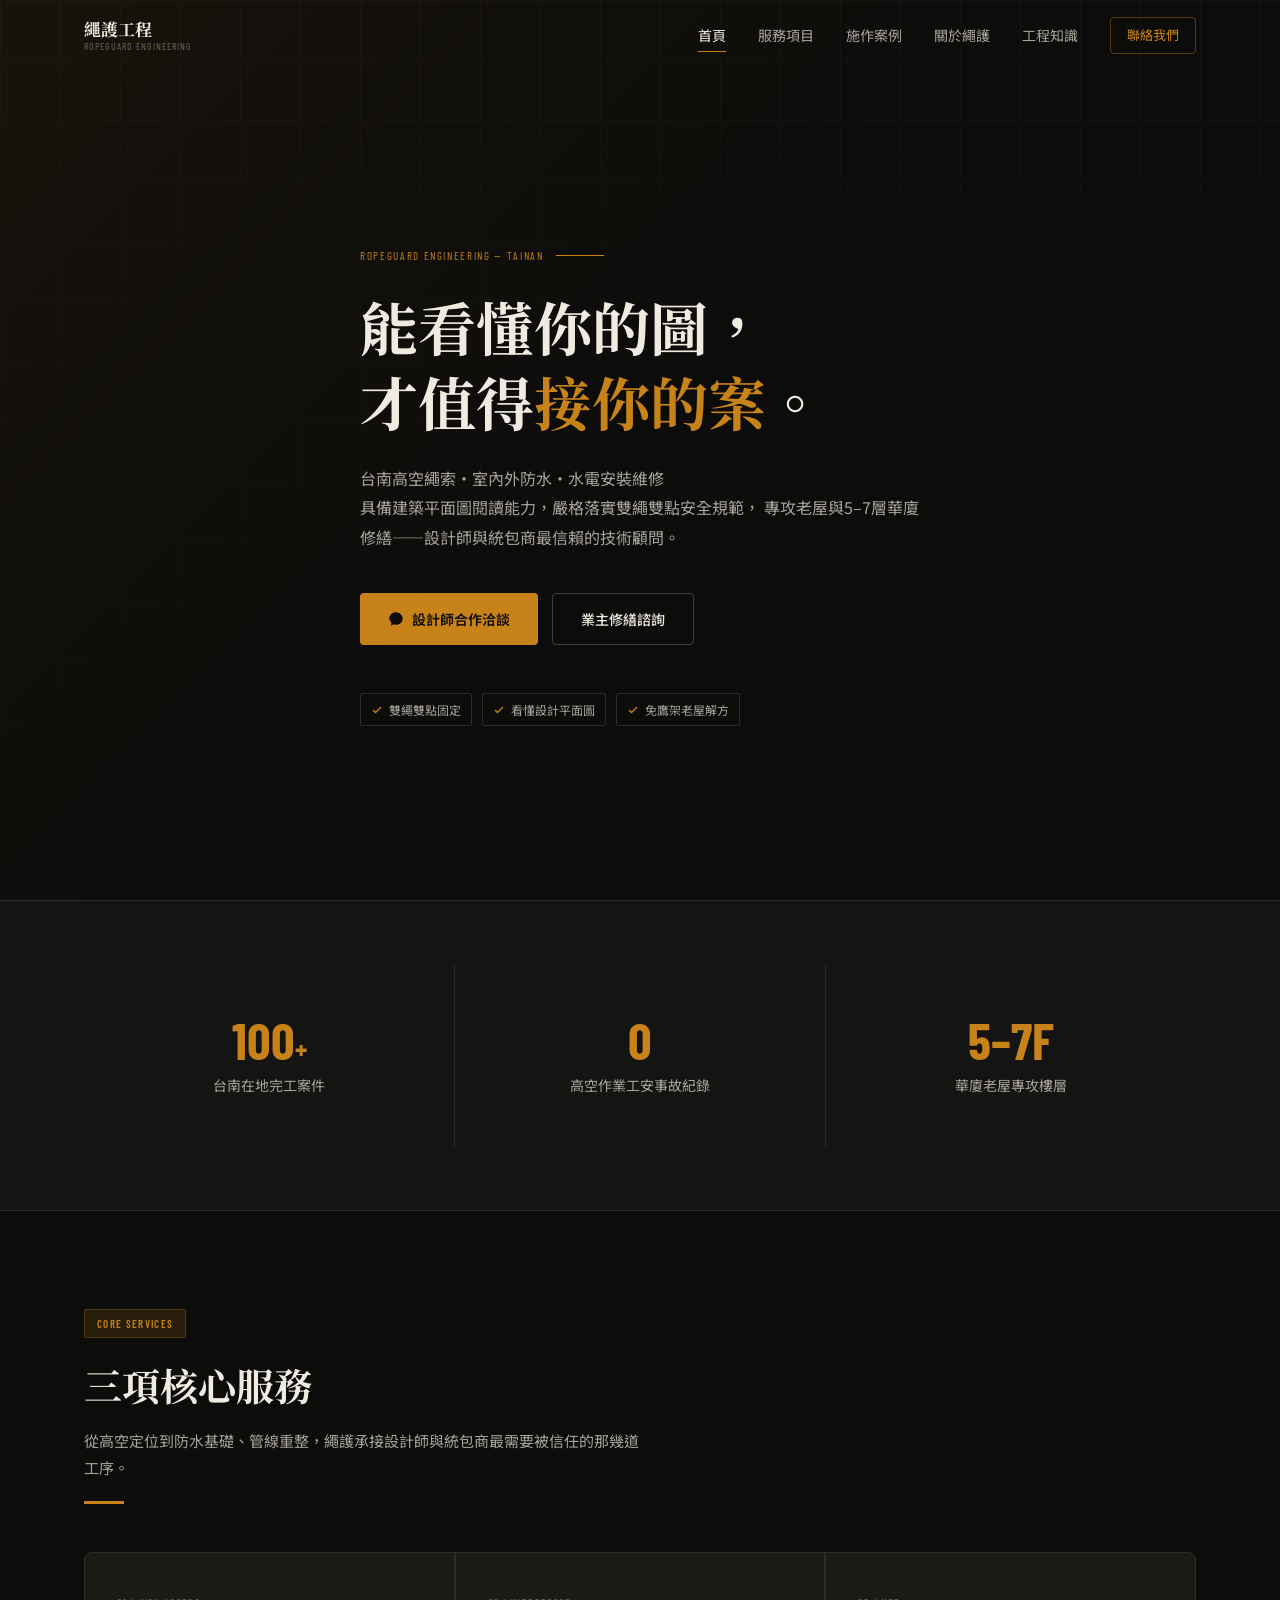
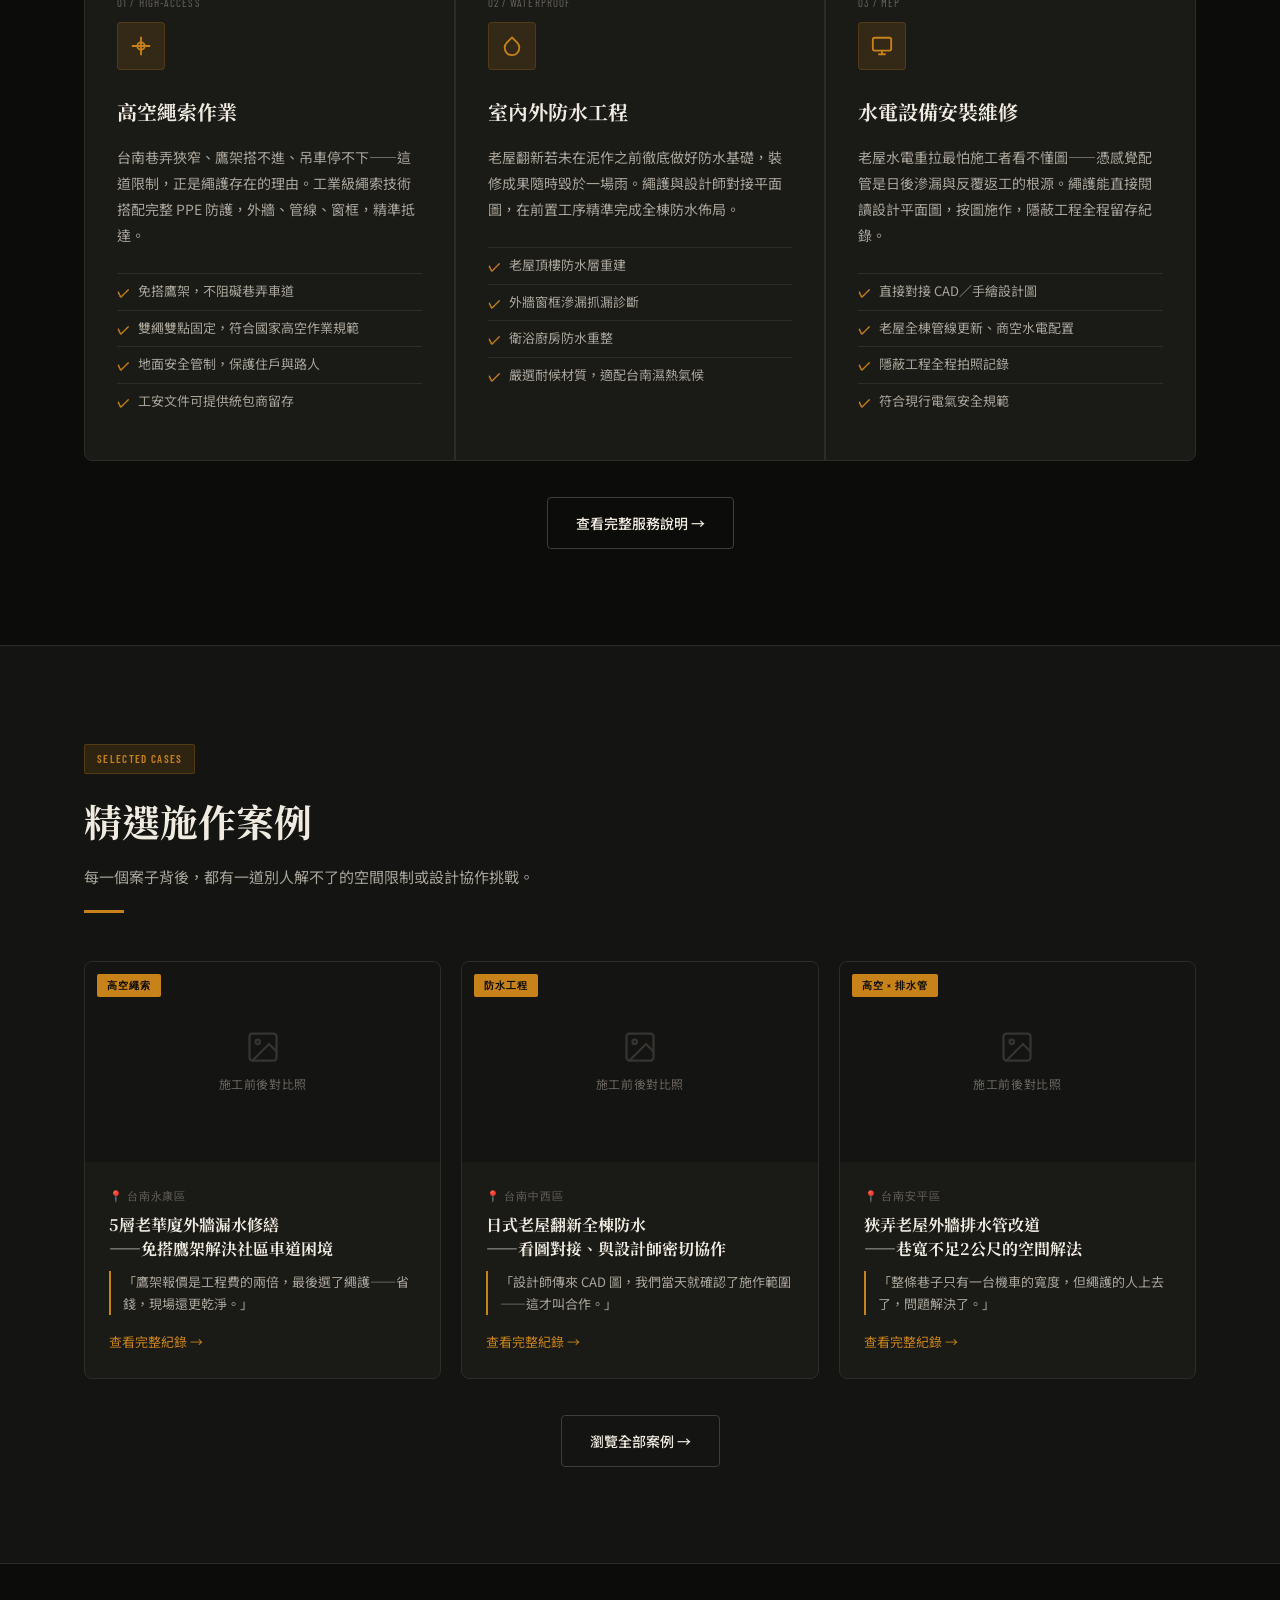
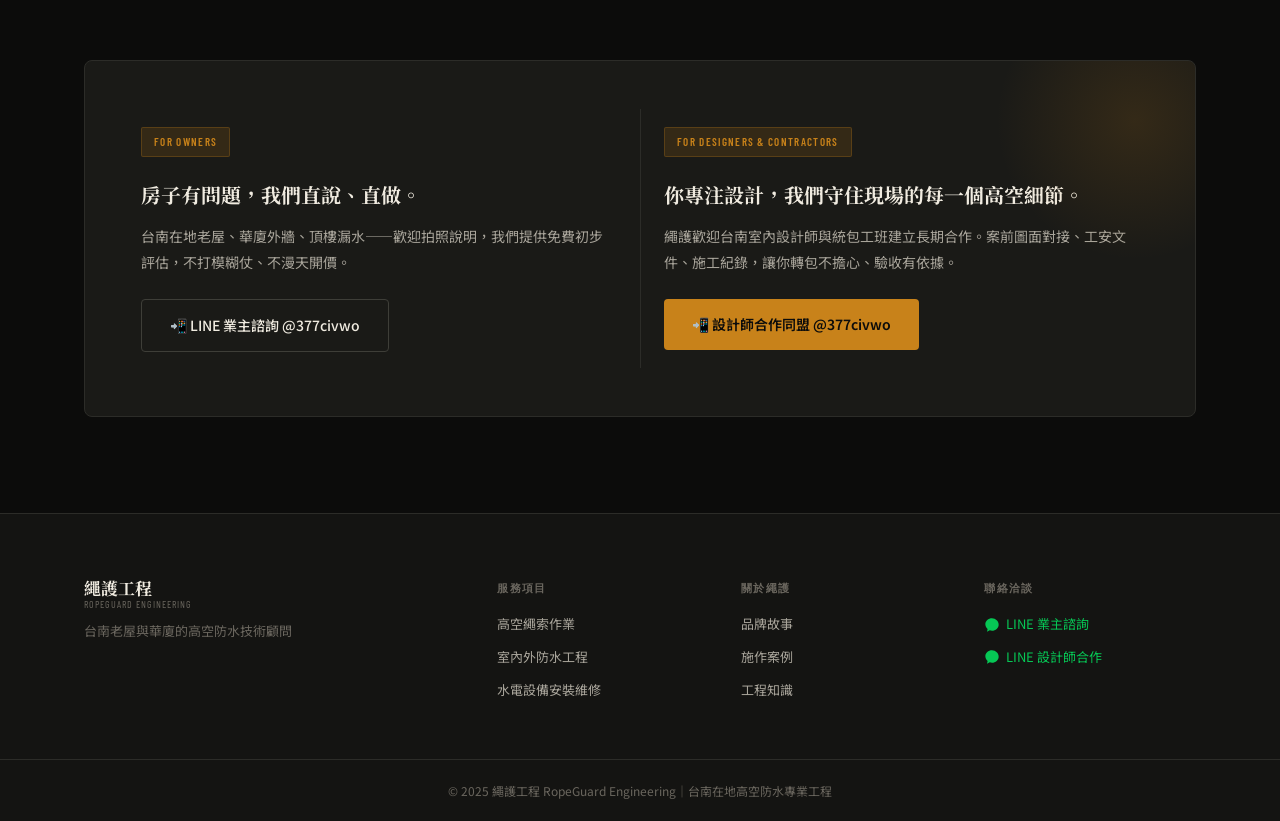
==== index.html @ c47d79e8 "Add files via upload" ====
<!DOCTYPE html>
<html lang="zh-TW">
<head>
  <meta charset="UTF-8" />
  <meta name="viewport" content="width=device-width, initial-scale=1.0" />
  <title>繩護工程 RopeGuard Engineering｜台南高空繩索・防水・水電工程</title>
  <meta name="description" content="台南專業高空繩索作業、室內外防水工程、水電設備安裝維修。具備圖面溝通能力，嚴格落實勞安規範，專攻老屋與5-7層華廈修繕，設計師與統包商最信賴的高空防水技術顧問。" />
  <link rel="stylesheet" href="css/style.css" />
</head>
<body>
<div id="header-placeholder"></div>

<section class="hero">
  <div class="hero-grid"></div>
  <div class="hero-bg"></div>
  <div class="container">
    <div class="hero-content">
      <div class="hero-number">RopeGuard Engineering — Tainan</div>
      <h1 class="hero-h1">能看懂你的圖，<br>才值得<em>接你的案</em>。</h1>
      <p class="hero-desc">
        台南高空繩索・室內外防水・水電安裝維修<br>
        具備建築平面圖閱讀能力，嚴格落實雙繩雙點安全規範，
        專攻老屋與5–7層華廈修繕——設計師與統包商最信賴的技術顧問。
      </p>
      <div class="hero-cta">
        <a href="https://line.me/R/ti/p/@377civwo" target="_blank" class="btn btn-primary">
          <svg width="16" height="16" viewBox="0 0 24 24" fill="currentColor"><path d="M12 2C6.48 2 2 6.02 2 11c0 2.77 1.33 5.23 3.42 6.89L4.5 22l4.25-2.13C9.72 20.28 10.83 20.5 12 20.5c5.52 0 10-4.02 10-9S17.52 2 12 2z"/></svg>
          設計師合作洽談
        </a>
        <a href="https://line.me/R/ti/p/@377civwo" target="_blank" class="btn btn-outline">業主修繕諮詢</a>
      </div>
      <div class="hero-badges">
        <span class="trust-badge"><svg width="12" height="12" viewBox="0 0 24 24" fill="none" stroke="currentColor" stroke-width="2.5"><polyline points="20 6 9 17 4 12"/></svg>雙繩雙點固定</span>
        <span class="trust-badge"><svg width="12" height="12" viewBox="0 0 24 24" fill="none" stroke="currentColor" stroke-width="2.5"><polyline points="20 6 9 17 4 12"/></svg>看懂設計平面圖</span>
        <span class="trust-badge"><svg width="12" height="12" viewBox="0 0 24 24" fill="none" stroke="currentColor" stroke-width="2.5"><polyline points="20 6 9 17 4 12"/></svg>免鷹架老屋解方</span>
      </div>
    </div>
  </div>
</section>

<section class="trust-section section-sm">
  <div class="container">
    <div class="trust-grid">
      <div class="trust-item">
        <div class="trust-num">100<span style="font-size:28px">+</span></div>
        <div class="trust-label">台南在地完工案件</div>
      </div>
      <div class="trust-item">
        <div class="trust-num">0</div>
        <div class="trust-label">高空作業工安事故紀錄</div>
      </div>
      <div class="trust-item">
        <div class="trust-num">5–7F</div>
        <div class="trust-label">華廈老屋專攻樓層</div>
      </div>
    </div>
  </div>
</section>

<section class="section">
  <div class="container">
    <div class="tag">Core Services</div>
    <h2 class="section-heading">三項核心服務</h2>
    <p class="section-sub">從高空定位到防水基礎、管線重整，繩護承接設計師與統包商最需要被信任的那幾道工序。</p>
    <div class="divider"></div>
    <div class="services-grid" style="margin-top:48px;">
      <div class="service-card">
        <div class="service-num">01 / HIGH-ACCESS</div>
        <div class="service-icon"><svg width="22" height="22" viewBox="0 0 24 24" fill="none" stroke="currentColor" stroke-width="2"><path d="M12 2v20M2 12h20"/><circle cx="12" cy="12" r="4"/></svg></div>
        <div class="service-title">高空繩索作業</div>
        <p class="service-desc">台南巷弄狹窄、鷹架搭不進、吊車停不下——這道限制，正是繩護存在的理由。工業級繩索技術搭配完整 PPE 防護，外牆、管線、窗框，精準抵達。</p>
        <ul class="service-points">
          <li>免搭鷹架，不阻礙巷弄車道</li>
          <li>雙繩雙點固定，符合國家高空作業規範</li>
          <li>地面安全管制，保護住戶與路人</li>
          <li>工安文件可提供統包商留存</li>
        </ul>
      </div>
      <div class="service-card">
        <div class="service-num">02 / WATERPROOF</div>
        <div class="service-icon"><svg width="22" height="22" viewBox="0 0 24 24" fill="none" stroke="currentColor" stroke-width="2"><path d="M12 2.69l5.66 5.66a8 8 0 1 1-11.31 0z"/></svg></div>
        <div class="service-title">室內外防水工程</div>
        <p class="service-desc">老屋翻新若未在泥作之前徹底做好防水基礎，裝修成果隨時毀於一場雨。繩護與設計師對接平面圖，在前置工序精準完成全棟防水佈局。</p>
        <ul class="service-points">
          <li>老屋頂樓防水層重建</li>
          <li>外牆窗框滲漏抓漏診斷</li>
          <li>衛浴廚房防水重整</li>
          <li>嚴選耐候材質，適配台南濕熱氣候</li>
        </ul>
      </div>
      <div class="service-card">
        <div class="service-num">03 / MEP</div>
        <div class="service-icon"><svg width="22" height="22" viewBox="0 0 24 24" fill="none" stroke="currentColor" stroke-width="2"><rect x="2" y="3" width="20" height="14" rx="2"/><line x1="8" y1="21" x2="16" y2="21"/><line x1="12" y1="17" x2="12" y2="21"/></svg></div>
        <div class="service-title">水電設備安裝維修</div>
        <p class="service-desc">老屋水電重拉最怕施工者看不懂圖——憑感覺配管是日後滲漏與反覆返工的根源。繩護能直接閱讀設計平面圖，按圖施作，隱蔽工程全程留存紀錄。</p>
        <ul class="service-points">
          <li>直接對接 CAD／手繪設計圖</li>
          <li>老屋全棟管線更新、商空水電配置</li>
          <li>隱蔽工程全程拍照記錄</li>
          <li>符合現行電氣安全規範</li>
        </ul>
      </div>
    </div>
    <div style="text-align:center;margin-top:36px;"><a href="services.html" class="btn btn-outline">查看完整服務說明 →</a></div>
  </div>
</section>

<section class="section" style="background:var(--bg-2);border-top:1px solid var(--border);border-bottom:1px solid var(--border);">
  <div class="container">
    <div class="tag">Selected Cases</div>
    <h2 class="section-heading">精選施作案例</h2>
    <p class="section-sub">每一個案子背後，都有一道別人解不了的空間限制或設計協作挑戰。</p>
    <div class="divider"></div>
    <div class="cases-grid" style="margin-top:48px;">
      <div class="case-card">
        <div class="case-img">
          <div class="case-img-placeholder"><svg width="36" height="36" viewBox="0 0 24 24" fill="none" stroke="currentColor" stroke-width="1.5"><rect x="3" y="3" width="18" height="18" rx="2"/><circle cx="8.5" cy="8.5" r="1.5"/><polyline points="21 15 16 10 5 21"/></svg>施工前後對比照</div>
          <span class="case-tag">高空繩索</span>
        </div>
        <div class="case-body">
          <div class="case-location">📍 台南永康區</div>
          <div class="case-title">5層老華廈外牆漏水修繕<br>——免搭鷹架解決社區車道困境</div>
          <blockquote class="case-quote">「鷹架報價是工程費的兩倍，最後選了繩護——省錢，現場還更乾淨。」</blockquote>
          <a href="portfolio.html" class="case-link">查看完整紀錄 →</a>
        </div>
      </div>
      <div class="case-card">
        <div class="case-img">
          <div class="case-img-placeholder"><svg width="36" height="36" viewBox="0 0 24 24" fill="none" stroke="currentColor" stroke-width="1.5"><rect x="3" y="3" width="18" height="18" rx="2"/><circle cx="8.5" cy="8.5" r="1.5"/><polyline points="21 15 16 10 5 21"/></svg>施工前後對比照</div>
          <span class="case-tag">防水工程</span>
        </div>
        <div class="case-body">
          <div class="case-location">📍 台南中西區</div>
          <div class="case-title">日式老屋翻新全棟防水<br>——看圖對接、與設計師密切協作</div>
          <blockquote class="case-quote">「設計師傳來 CAD 圖，我們當天就確認了施作範圍——這才叫合作。」</blockquote>
          <a href="portfolio.html" class="case-link">查看完整紀錄 →</a>
        </div>
      </div>
      <div class="case-card">
        <div class="case-img">
          <div class="case-img-placeholder"><svg width="36" height="36" viewBox="0 0 24 24" fill="none" stroke="currentColor" stroke-width="1.5"><rect x="3" y="3" width="18" height="18" rx="2"/><circle cx="8.5" cy="8.5" r="1.5"/><polyline points="21 15 16 10 5 21"/></svg>施工前後對比照</div>
          <span class="case-tag">高空 × 排水管</span>
        </div>
        <div class="case-body">
          <div class="case-location">📍 台南安平區</div>
          <div class="case-title">狹弄老屋外牆排水管改道<br>——巷寬不足2公尺的空間解法</div>
          <blockquote class="case-quote">「整條巷子只有一台機車的寬度，但繩護的人上去了，問題解決了。」</blockquote>
          <a href="portfolio.html" class="case-link">查看完整紀錄 →</a>
        </div>
      </div>
    </div>
    <div style="text-align:center;margin-top:36px;"><a href="portfolio.html" class="btn btn-outline">瀏覽全部案例 →</a></div>
  </div>
</section>

<section class="section">
  <div class="container">
    <div class="cta-block">
      <div class="cta-divider"></div>
      <div class="cta-item">
        <div class="tag">For Owners</div>
        <h3>房子有問題，我們直說、直做。</h3>
        <p>台南在地老屋、華廈外牆、頂樓漏水——歡迎拍照說明，我們提供免費初步評估，不打模糊仗、不漫天開價。</p>
        <a href="https://line.me/R/ti/p/@377civwo" target="_blank" class="btn btn-outline">📲 LINE 業主諮詢 @377civwo</a>
      </div>
      <div class="cta-item">
        <div class="tag">For Designers &amp; Contractors</div>
        <h3>你專注設計，我們守住現場的每一個高空細節。</h3>
        <p>繩護歡迎台南室內設計師與統包工班建立長期合作。案前圖面對接、工安文件、施工紀錄，讓你轉包不擔心、驗收有依據。</p>
        <a href="https://line.me/R/ti/p/@377civwo" target="_blank" class="btn btn-primary">📲 設計師合作同盟 @377civwo</a>
      </div>
    </div>
  </div>
</section>

<div id="footer-placeholder"></div>
<script src="js/components.js"></script>
</body>
</html>
---- css/style.css ----
@import url('https://fonts.googleapis.com/css2?family=Noto+Serif+TC:wght@400;600;700&family=Noto+Sans+TC:wght@300;400;500&family=Barlow+Condensed:wght@400;500;600;700&display=swap');

/* ─── CSS Variables ─────────────────────────────── */
:root {
  --bg:         #0c0c0b;
  --bg-2:       #141412;
  --bg-card:    #1a1a17;
  --border:     #2c2c28;
  --border-lit: #3e3e38;
  --text-pri:   #f0ebe0;
  --text-sec:   #a8a49a;
  --text-dim:   #6a665e;
  --accent:     #c8821a;
  --accent-dim: #9e6614;
  --accent-glow:rgba(200,130,26,0.15);
  --blue:       #4a6fa5;
  --white:      #ffffff;
  --radius:     4px;
  --radius-lg:  8px;
  --transition: 0.25s cubic-bezier(0.4,0,0.2,1);
  --container:  1160px;
  --header-h:   72px;
}

/* ─── Reset & Base ───────────────────────────────── */
*, *::before, *::after { box-sizing: border-box; margin: 0; padding: 0; }
html { scroll-behavior: smooth; }
body {
  background: var(--bg);
  color: var(--text-pri);
  font-family: 'Noto Sans TC', sans-serif;
  font-size: 16px;
  line-height: 1.75;
  -webkit-font-smoothing: antialiased;
}
img { max-width: 100%; display: block; }
a { color: inherit; text-decoration: none; }
ul { list-style: none; }

/* ─── Utility ────────────────────────────────────── */
.container { max-width: var(--container); margin: 0 auto; padding: 0 24px; }
.section { padding: 96px 0; }
.section-sm { padding: 64px 0; }
.accent { color: var(--accent); }

.tag {
  display: inline-flex;
  align-items: center;
  gap: 6px;
  font-family: 'Barlow Condensed', sans-serif;
  font-size: 11px;
  font-weight: 600;
  letter-spacing: 0.12em;
  text-transform: uppercase;
  color: var(--accent);
  background: var(--accent-glow);
  border: 1px solid rgba(200,130,26,0.25);
  padding: 4px 12px;
  border-radius: 2px;
  margin-bottom: 20px;
}

.section-heading {
  font-family: 'Noto Serif TC', serif;
  font-size: clamp(26px, 3.5vw, 38px);
  font-weight: 700;
  line-height: 1.4;
  color: var(--text-pri);
  margin-bottom: 16px;
}
.section-sub {
  font-size: 15px;
  color: var(--text-sec);
  max-width: 560px;
  line-height: 1.8;
}

.divider {
  width: 40px; height: 3px;
  background: var(--accent);
  margin: 20px 0;
}

.btn {
  display: inline-flex;
  align-items: center;
  gap: 8px;
  padding: 13px 28px;
  font-size: 14px;
  font-weight: 500;
  border-radius: var(--radius);
  transition: var(--transition);
  cursor: pointer;
  border: none;
  font-family: 'Noto Sans TC', sans-serif;
}
.btn-primary {
  background: var(--accent);
  color: var(--bg);
  font-weight: 600;
}
.btn-primary:hover { background: #d9911f; transform: translateY(-1px); }
.btn-outline {
  background: transparent;
  color: var(--text-pri);
  border: 1px solid var(--border-lit);
}
.btn-outline:hover { border-color: var(--accent); color: var(--accent); }

.trust-badge {
  display: inline-flex;
  align-items: center;
  gap: 6px;
  font-size: 12px;
  color: var(--text-sec);
  padding: 5px 10px;
  border: 1px solid var(--border);
  border-radius: 2px;
}
.trust-badge svg { color: var(--accent); flex-shrink: 0; }

/* ─── Header ─────────────────────────────────────── */
.site-header {
  position: fixed;
  top: 0; left: 0; right: 0;
  height: var(--header-h);
  z-index: 1000;
  border-bottom: 1px solid transparent;
  transition: var(--transition);
}
.site-header.scrolled {
  background: rgba(12,12,11,0.95);
  border-bottom-color: var(--border);
  backdrop-filter: blur(12px);
}
.header-inner {
  height: 100%;
  display: flex;
  align-items: center;
  justify-content: space-between;
}
.logo {
  display: flex;
  flex-direction: column;
  line-height: 1.2;
}
.logo-zh {
  font-family: 'Noto Serif TC', serif;
  font-size: 17px;
  font-weight: 700;
  color: var(--text-pri);
}
.logo-en {
  font-family: 'Barlow Condensed', sans-serif;
  font-size: 10px;
  letter-spacing: 0.1em;
  color: var(--text-dim);
  text-transform: uppercase;
}
.main-nav {
  display: flex;
  align-items: center;
  gap: 32px;
}
.main-nav a {
  font-size: 14px;
  color: var(--text-sec);
  transition: color var(--transition);
  position: relative;
}
.main-nav a:hover, .main-nav a.active { color: var(--text-pri); }
.main-nav a.active::after {
  content: '';
  position: absolute;
  bottom: -4px; left: 0; right: 0;
  height: 1px;
  background: var(--accent);
}
.main-nav a.nav-cta {
  color: var(--accent);
  border: 1px solid rgba(200,130,26,0.4);
  padding: 6px 16px;
  border-radius: var(--radius);
  font-size: 13px;
}
.main-nav a.nav-cta:hover {
  background: var(--accent-glow);
}

.hamburger {
  display: none;
  flex-direction: column;
  gap: 5px;
  background: none;
  border: none;
  cursor: pointer;
  padding: 4px;
}
.hamburger span {
  display: block;
  width: 22px; height: 2px;
  background: var(--text-pri);
  transition: var(--transition);
}

/* ─── Hero ───────────────────────────────────────── */
.hero {
  min-height: 100vh;
  display: flex;
  align-items: center;
  position: relative;
  overflow: hidden;
  padding-top: var(--header-h);
}
.hero-bg {
  position: absolute;
  inset: 0;
  background:
    linear-gradient(135deg, rgba(200,130,26,0.06) 0%, transparent 50%),
    linear-gradient(to bottom, rgba(12,12,11,0.3) 0%, var(--bg) 100%);
  z-index: 1;
}
.hero-grid {
  position: absolute;
  inset: 0;
  background-image:
    linear-gradient(var(--border) 1px, transparent 1px),
    linear-gradient(90deg, var(--border) 1px, transparent 1px);
  background-size: 60px 60px;
  opacity: 0.3;
  z-index: 0;
}
.hero-content {
  position: relative;
  z-index: 2;
  max-width: 720px;
}
.hero-number {
  font-family: 'Barlow Condensed', sans-serif;
  font-size: 11px;
  letter-spacing: 0.15em;
  color: var(--accent);
  text-transform: uppercase;
  margin-bottom: 24px;
  display: flex;
  align-items: center;
  gap: 12px;
}
.hero-number::after {
  content: '';
  display: block;
  width: 48px; height: 1px;
  background: var(--accent);
}
.hero-h1 {
  font-family: 'Noto Serif TC', serif;
  font-size: clamp(32px, 5vw, 58px);
  font-weight: 700;
  line-height: 1.3;
  color: var(--text-pri);
  margin-bottom: 24px;
}
.hero-h1 em {
  font-style: normal;
  color: var(--accent);
}
.hero-desc {
  font-size: 16px;
  color: var(--text-sec);
  line-height: 1.85;
  margin-bottom: 40px;
  max-width: 560px;
}
.hero-cta {
  display: flex;
  gap: 14px;
  flex-wrap: wrap;
  margin-bottom: 48px;
}
.hero-badges {
  display: flex;
  gap: 10px;
  flex-wrap: wrap;
}

/* ─── Services ───────────────────────────────────── */
.services-grid {
  display: grid;
  grid-template-columns: repeat(3, 1fr);
  gap: 2px;
  background: var(--border);
  border: 1px solid var(--border);
  border-radius: var(--radius-lg);
  overflow: hidden;
}
.service-card {
  background: var(--bg-card);
  padding: 40px 32px;
  transition: var(--transition);
  position: relative;
  overflow: hidden;
}
.service-card::before {
  content: '';
  position: absolute;
  top: 0; left: 0; right: 0;
  height: 3px;
  background: var(--accent);
  transform: scaleX(0);
  transform-origin: left;
  transition: transform var(--transition);
}
.service-card:hover::before { transform: scaleX(1); }
.service-card:hover { background: #1f1f1c; }
.service-icon {
  width: 48px; height: 48px;
  background: var(--accent-glow);
  border: 1px solid rgba(200,130,26,0.2);
  border-radius: var(--radius);
  display: flex;
  align-items: center;
  justify-content: center;
  margin-bottom: 24px;
  color: var(--accent);
  font-size: 22px;
}
.service-num {
  font-family: 'Barlow Condensed', sans-serif;
  font-size: 11px;
  color: var(--text-dim);
  letter-spacing: 0.1em;
  margin-bottom: 10px;
}
.service-title {
  font-family: 'Noto Serif TC', serif;
  font-size: 20px;
  font-weight: 700;
  margin-bottom: 16px;
  color: var(--text-pri);
}
.service-desc {
  font-size: 14px;
  color: var(--text-sec);
  line-height: 1.85;
  margin-bottom: 24px;
}
.service-points li {
  font-size: 13px;
  color: var(--text-sec);
  padding: 6px 0;
  border-top: 1px solid var(--border);
  display: flex;
  align-items: flex-start;
  gap: 8px;
}
.service-points li::before {
  content: '✓';
  color: var(--accent);
  font-family: 'Barlow Condensed', sans-serif;
  font-weight: 700;
  flex-shrink: 0;
  margin-top: 1px;
}

/* ─── Cases ──────────────────────────────────────── */
.cases-grid {
  display: grid;
  grid-template-columns: repeat(3, 1fr);
  gap: 20px;
}
.case-card {
  background: var(--bg-card);
  border: 1px solid var(--border);
  border-radius: var(--radius-lg);
  overflow: hidden;
  transition: var(--transition);
  display: flex;
  flex-direction: column;
}
.case-card:hover { border-color: var(--border-lit); transform: translateY(-3px); }
.case-img {
  height: 200px;
  background: var(--bg-2);
  position: relative;
  display: flex;
  align-items: center;
  justify-content: center;
  overflow: hidden;
}
.case-img-placeholder {
  position: absolute;
  inset: 0;
  display: flex;
  flex-direction: column;
  align-items: center;
  justify-content: center;
  gap: 8px;
  color: var(--text-dim);
  font-size: 12px;
  letter-spacing: 0.05em;
}
.case-img-placeholder svg { opacity: 0.4; }
.case-tag {
  position: absolute;
  top: 12px; left: 12px;
  font-family: 'Barlow Condensed', sans-serif;
  font-size: 10px;
  font-weight: 600;
  letter-spacing: 0.1em;
  text-transform: uppercase;
  color: var(--bg);
  background: var(--accent);
  padding: 3px 10px;
  border-radius: 2px;
}
.case-body {
  padding: 24px;
  flex: 1;
  display: flex;
  flex-direction: column;
}
.case-location {
  font-size: 11px;
  color: var(--text-dim);
  font-family: 'Barlow Condensed', sans-serif;
  letter-spacing: 0.08em;
  margin-bottom: 8px;
}
.case-title {
  font-family: 'Noto Serif TC', serif;
  font-size: 16px;
  font-weight: 700;
  margin-bottom: 10px;
  line-height: 1.5;
}
.case-quote {
  font-size: 13px;
  color: var(--text-sec);
  border-left: 2px solid var(--accent);
  padding-left: 12px;
  font-style: normal;
  line-height: 1.7;
  margin-bottom: 16px;
  flex: 1;
}
.case-link {
  font-size: 13px;
  color: var(--accent);
  display: flex;
  align-items: center;
  gap: 4px;
  transition: gap var(--transition);
}
.case-link:hover { gap: 8px; }

/* ─── Trust Section ──────────────────────────────── */
.trust-section {
  background: var(--bg-2);
  border-top: 1px solid var(--border);
  border-bottom: 1px solid var(--border);
}
.trust-grid {
  display: grid;
  grid-template-columns: repeat(3, 1fr);
  gap: 1px;
  background: var(--border);
}
.trust-item {
  background: var(--bg-2);
  padding: 48px 40px;
  text-align: center;
}
.trust-num {
  font-family: 'Barlow Condensed', sans-serif;
  font-size: 52px;
  font-weight: 700;
  color: var(--accent);
  line-height: 1;
  margin-bottom: 8px;
}
.trust-label {
  font-size: 14px;
  color: var(--text-sec);
}

/* ─── CTA Block ──────────────────────────────────── */
.cta-block {
  background: var(--bg-card);
  border: 1px solid var(--border);
  border-radius: var(--radius-lg);
  padding: 64px 56px;
  display: grid;
  grid-template-columns: 1fr 1fr;
  gap: 48px;
  position: relative;
  overflow: hidden;
}
.cta-block::before {
  content: '';
  position: absolute;
  top: -80px; right: -80px;
  width: 280px; height: 280px;
  background: radial-gradient(circle, var(--accent-glow) 0%, transparent 70%);
  pointer-events: none;
}
.cta-item h3 {
  font-family: 'Noto Serif TC', serif;
  font-size: 20px;
  font-weight: 700;
  margin-bottom: 12px;
}
.cta-item p {
  font-size: 14px;
  color: var(--text-sec);
  line-height: 1.85;
  margin-bottom: 24px;
}
.cta-divider {
  width: 1px;
  background: var(--border);
  position: absolute;
  top: 48px; bottom: 48px;
  left: 50%;
}

/* ─── Page Hero ──────────────────────────────────── */
.page-hero {
  padding: 140px 0 80px;
  border-bottom: 1px solid var(--border);
  position: relative;
  overflow: hidden;
}
.page-hero::before {
  content: '';
  position: absolute;
  top: 0; left: 0; right: 0; bottom: 0;
  background-image:
    linear-gradient(var(--border) 1px, transparent 1px),
    linear-gradient(90deg, var(--border) 1px, transparent 1px);
  background-size: 60px 60px;
  opacity: 0.15;
}
.page-hero .container { position: relative; z-index: 1; }
.page-hero-eyebrow {
  font-family: 'Barlow Condensed', sans-serif;
  font-size: 11px;
  letter-spacing: 0.15em;
  text-transform: uppercase;
  color: var(--accent);
  margin-bottom: 16px;
}
.page-hero h1 {
  font-family: 'Noto Serif TC', serif;
  font-size: clamp(28px, 4vw, 48px);
  font-weight: 700;
  margin-bottom: 16px;
  line-height: 1.3;
}
.page-hero p {
  font-size: 16px;
  color: var(--text-sec);
  max-width: 540px;
  line-height: 1.85;
}

/* ─── About ──────────────────────────────────────── */
.about-story {
  max-width: 760px;
}
.about-story p {
  font-size: 16px;
  color: var(--text-sec);
  line-height: 2;
  margin-bottom: 24px;
}
.about-story p strong {
  color: var(--text-pri);
  font-weight: 500;
}
.about-pillars {
  display: grid;
  grid-template-columns: repeat(3, 1fr);
  gap: 20px;
  margin-top: 64px;
}
.pillar {
  padding: 32px 28px;
  background: var(--bg-card);
  border: 1px solid var(--border);
  border-radius: var(--radius-lg);
}
.pillar-icon {
  font-size: 28px;
  margin-bottom: 16px;
  display: block;
}
.pillar h4 {
  font-family: 'Noto Serif TC', serif;
  font-size: 16px;
  font-weight: 700;
  margin-bottom: 10px;
}
.pillar p {
  font-size: 13px;
  color: var(--text-sec);
  line-height: 1.8;
}

/* ─── Services Page ──────────────────────────────── */
.service-detail {
  display: grid;
  grid-template-columns: 1fr 1fr;
  gap: 64px;
  align-items: center;
  padding: 80px 0;
  border-bottom: 1px solid var(--border);
}
.service-detail:last-child { border-bottom: none; }
.service-detail.reverse { direction: rtl; }
.service-detail.reverse > * { direction: ltr; }
.service-detail-text {}
.service-detail-visual {
  background: var(--bg-card);
  border: 1px solid var(--border);
  border-radius: var(--radius-lg);
  height: 340px;
  display: flex;
  align-items: center;
  justify-content: center;
  color: var(--text-dim);
  font-size: 13px;
  letter-spacing: 0.05em;
  flex-direction: column;
  gap: 12px;
}
.service-detail-visual svg { opacity: 0.3; }
.service-detail-title {
  font-family: 'Noto Serif TC', serif;
  font-size: clamp(22px, 3vw, 30px);
  font-weight: 700;
  margin-bottom: 8px;
  line-height: 1.4;
}
.service-detail-subtitle {
  font-size: 14px;
  color: var(--accent);
  margin-bottom: 20px;
  font-style: italic;
}
.service-detail p {
  font-size: 14px;
  color: var(--text-sec);
  line-height: 1.9;
  margin-bottom: 24px;
}
.spec-list {
  display: grid;
  gap: 8px;
}
.spec-list li {
  display: flex;
  gap: 10px;
  font-size: 13px;
  color: var(--text-sec);
  padding: 8px 12px;
  background: var(--bg-card);
  border: 1px solid var(--border);
  border-radius: var(--radius);
  align-items: flex-start;
}
.spec-list li::before {
  content: '✓';
  color: var(--accent);
  font-family: 'Barlow Condensed', sans-serif;
  font-weight: 700;
  flex-shrink: 0;
}

/* ─── Portfolio Page ─────────────────────────────── */
.portfolio-filter {
  display: flex;
  gap: 8px;
  margin-bottom: 40px;
  flex-wrap: wrap;
}
.filter-btn {
  padding: 7px 18px;
  font-size: 13px;
  border: 1px solid var(--border);
  background: transparent;
  color: var(--text-sec);
  border-radius: var(--radius);
  cursor: pointer;
  transition: var(--transition);
  font-family: 'Noto Sans TC', sans-serif;
}
.filter-btn:hover, .filter-btn.active {
  border-color: var(--accent);
  color: var(--accent);
  background: var(--accent-glow);
}
.portfolio-grid {
  display: grid;
  grid-template-columns: repeat(3, 1fr);
  gap: 20px;
}

/* ─── Contact Page ───────────────────────────────── */
.contact-grid {
  display: grid;
  grid-template-columns: 1fr 1fr;
  gap: 64px;
}
.contact-card {
  background: var(--bg-card);
  border: 1px solid var(--border);
  border-radius: var(--radius-lg);
  padding: 40px 36px;
}
.contact-card h3 {
  font-family: 'Noto Serif TC', serif;
  font-size: 20px;
  font-weight: 700;
  margin-bottom: 8px;
}
.contact-card .sub {
  font-size: 13px;
  color: var(--text-sec);
  margin-bottom: 28px;
  line-height: 1.7;
}
.contact-method {
  display: flex;
  align-items: center;
  gap: 14px;
  padding: 16px;
  background: var(--bg);
  border: 1px solid var(--border);
  border-radius: var(--radius);
  margin-bottom: 12px;
  transition: var(--transition);
}
.contact-method:hover { border-color: var(--accent); }
.contact-method-icon {
  width: 36px; height: 36px;
  background: var(--accent-glow);
  border-radius: var(--radius);
  display: flex;
  align-items: center;
  justify-content: center;
  color: var(--accent);
  flex-shrink: 0;
}
.contact-method-text small {
  display: block;
  font-size: 11px;
  color: var(--text-dim);
  margin-bottom: 2px;
  letter-spacing: 0.05em;
}
.contact-method-text strong {
  font-size: 14px;
  font-weight: 500;
}
.line-btn {
  display: flex;
  align-items: center;
  justify-content: center;
  gap: 10px;
  width: 100%;
  padding: 14px;
  background: #06C755;
  color: #fff;
  border-radius: var(--radius);
  font-size: 14px;
  font-weight: 600;
  margin-top: 20px;
  transition: var(--transition);
}
.line-btn:hover { background: #05b34c; transform: translateY(-1px); }

/* ─── Blog ───────────────────────────────────────── */
.blog-grid {
  display: grid;
  grid-template-columns: repeat(3, 1fr);
  gap: 20px;
}
.blog-card {
  background: var(--bg-card);
  border: 1px solid var(--border);
  border-radius: var(--radius-lg);
  overflow: hidden;
  transition: var(--transition);
}
.blog-card:hover { border-color: var(--border-lit); transform: translateY(-2px); }
.blog-card-img {
  height: 160px;
  background: var(--bg-2);
  display: flex;
  align-items: center;
  justify-content: center;
  color: var(--text-dim);
  font-size: 12px;
}
.blog-card-body { padding: 24px; }
.blog-meta {
  display: flex;
  gap: 12px;
  font-size: 11px;
  color: var(--text-dim);
  font-family: 'Barlow Condensed', sans-serif;
  letter-spacing: 0.05em;
  margin-bottom: 10px;
}
.blog-card-title {
  font-family: 'Noto Serif TC', serif;
  font-size: 16px;
  font-weight: 700;
  margin-bottom: 8px;
  line-height: 1.5;
}
.blog-card-excerpt {
  font-size: 13px;
  color: var(--text-sec);
  line-height: 1.75;
}

/* ─── Blog Post ──────────────────────────────────── */
.post-layout {
  display: grid;
  grid-template-columns: 1fr 300px;
  gap: 56px;
  padding: 72px 0;
}
.post-content h2 {
  font-family: 'Noto Serif TC', serif;
  font-size: 24px;
  font-weight: 700;
  margin: 40px 0 16px;
  color: var(--text-pri);
}
.post-content h3 {
  font-family: 'Noto Serif TC', serif;
  font-size: 18px;
  margin: 32px 0 12px;
  color: var(--text-pri);
}
.post-content p {
  font-size: 15px;
  color: var(--text-sec);
  line-height: 1.95;
  margin-bottom: 20px;
}
.post-content ul {
  margin: 16px 0 20px 0;
}
.post-content ul li {
  font-size: 15px;
  color: var(--text-sec);
  line-height: 1.8;
  padding: 4px 0 4px 20px;
  position: relative;
}
.post-content ul li::before {
  content: '▸';
  position: absolute;
  left: 0;
  color: var(--accent);
}
.post-sidebar {
  position: sticky;
  top: calc(var(--header-h) + 24px);
  height: fit-content;
}
.sidebar-cta {
  background: var(--bg-card);
  border: 1px solid var(--border);
  border-radius: var(--radius-lg);
  padding: 28px;
}
.sidebar-cta h4 {
  font-family: 'Noto Serif TC', serif;
  font-size: 16px;
  margin-bottom: 10px;
}
.sidebar-cta p {
  font-size: 13px;
  color: var(--text-sec);
  line-height: 1.75;
  margin-bottom: 20px;
}

/* ─── Footer ─────────────────────────────────────── */
.site-footer {
  background: var(--bg-2);
  border-top: 1px solid var(--border);
  padding-top: 64px;
}
.footer-inner {
  display: grid;
  grid-template-columns: 1fr 2fr;
  gap: 64px;
  padding-bottom: 48px;
}
.footer-brand .footer-tagline {
  font-size: 13px;
  color: var(--text-dim);
  margin-top: 10px;
  line-height: 1.7;
}
.footer-links {
  display: grid;
  grid-template-columns: repeat(3, 1fr);
  gap: 32px;
}
.footer-col h4 {
  font-size: 11px;
  font-family: 'Barlow Condensed', sans-serif;
  letter-spacing: 0.12em;
  text-transform: uppercase;
  color: var(--text-dim);
  margin-bottom: 16px;
}
.footer-col a {
  display: flex;
  align-items: center;
  gap: 6px;
  font-size: 13px;
  color: var(--text-sec);
  margin-bottom: 10px;
  transition: color var(--transition);
}
.footer-col a:hover { color: var(--text-pri); }
.footer-col a.line-link { color: #06C755; }
.footer-col a.line-link:hover { color: #05b34c; }
.footer-bottom {
  border-top: 1px solid var(--border);
  padding: 20px 0;
}
.footer-bottom .container {
  display: flex;
  align-items: center;
  justify-content: center;
  font-size: 12px;
  color: var(--text-dim);
}

/* ─── Responsive ─────────────────────────────────── */
@media (max-width: 960px) {
  .services-grid, .cases-grid, .trust-grid,
  .portfolio-grid, .blog-grid { grid-template-columns: 1fr; }
  .service-detail, .about-pillars { grid-template-columns: 1fr; }
  .service-detail.reverse { direction: ltr; }
  .cta-block { grid-template-columns: 1fr; }
  .cta-divider { display: none; }
  .contact-grid { grid-template-columns: 1fr; }
  .post-layout { grid-template-columns: 1fr; }
  .footer-inner, .footer-links { grid-template-columns: 1fr; gap: 32px; }
  .main-nav {
    position: fixed;
    top: var(--header-h); left: 0; right: 0;
    background: rgba(12,12,11,0.98);
    border-bottom: 1px solid var(--border);
    flex-direction: column;
    align-items: flex-start;
    padding: 24px;
    gap: 20px;
    transform: translateY(-120%);
    transition: transform var(--transition);
    backdrop-filter: blur(12px);
  }
  .main-nav.open { transform: translateY(0); }
  .hamburger { display: flex; }
  .hamburger.open span:nth-child(1) { transform: translateY(7px) rotate(45deg); }
  .hamburger.open span:nth-child(2) { opacity: 0; }
  .hamburger.open span:nth-child(3) { transform: translateY(-7px) rotate(-45deg); }
  .cases-grid { grid-template-columns: 1fr; }
}

@media (max-width: 600px) {
  .section { padding: 64px 0; }
  .hero-h1 { font-size: 28px; }
  .cta-block { padding: 36px 24px; }
}
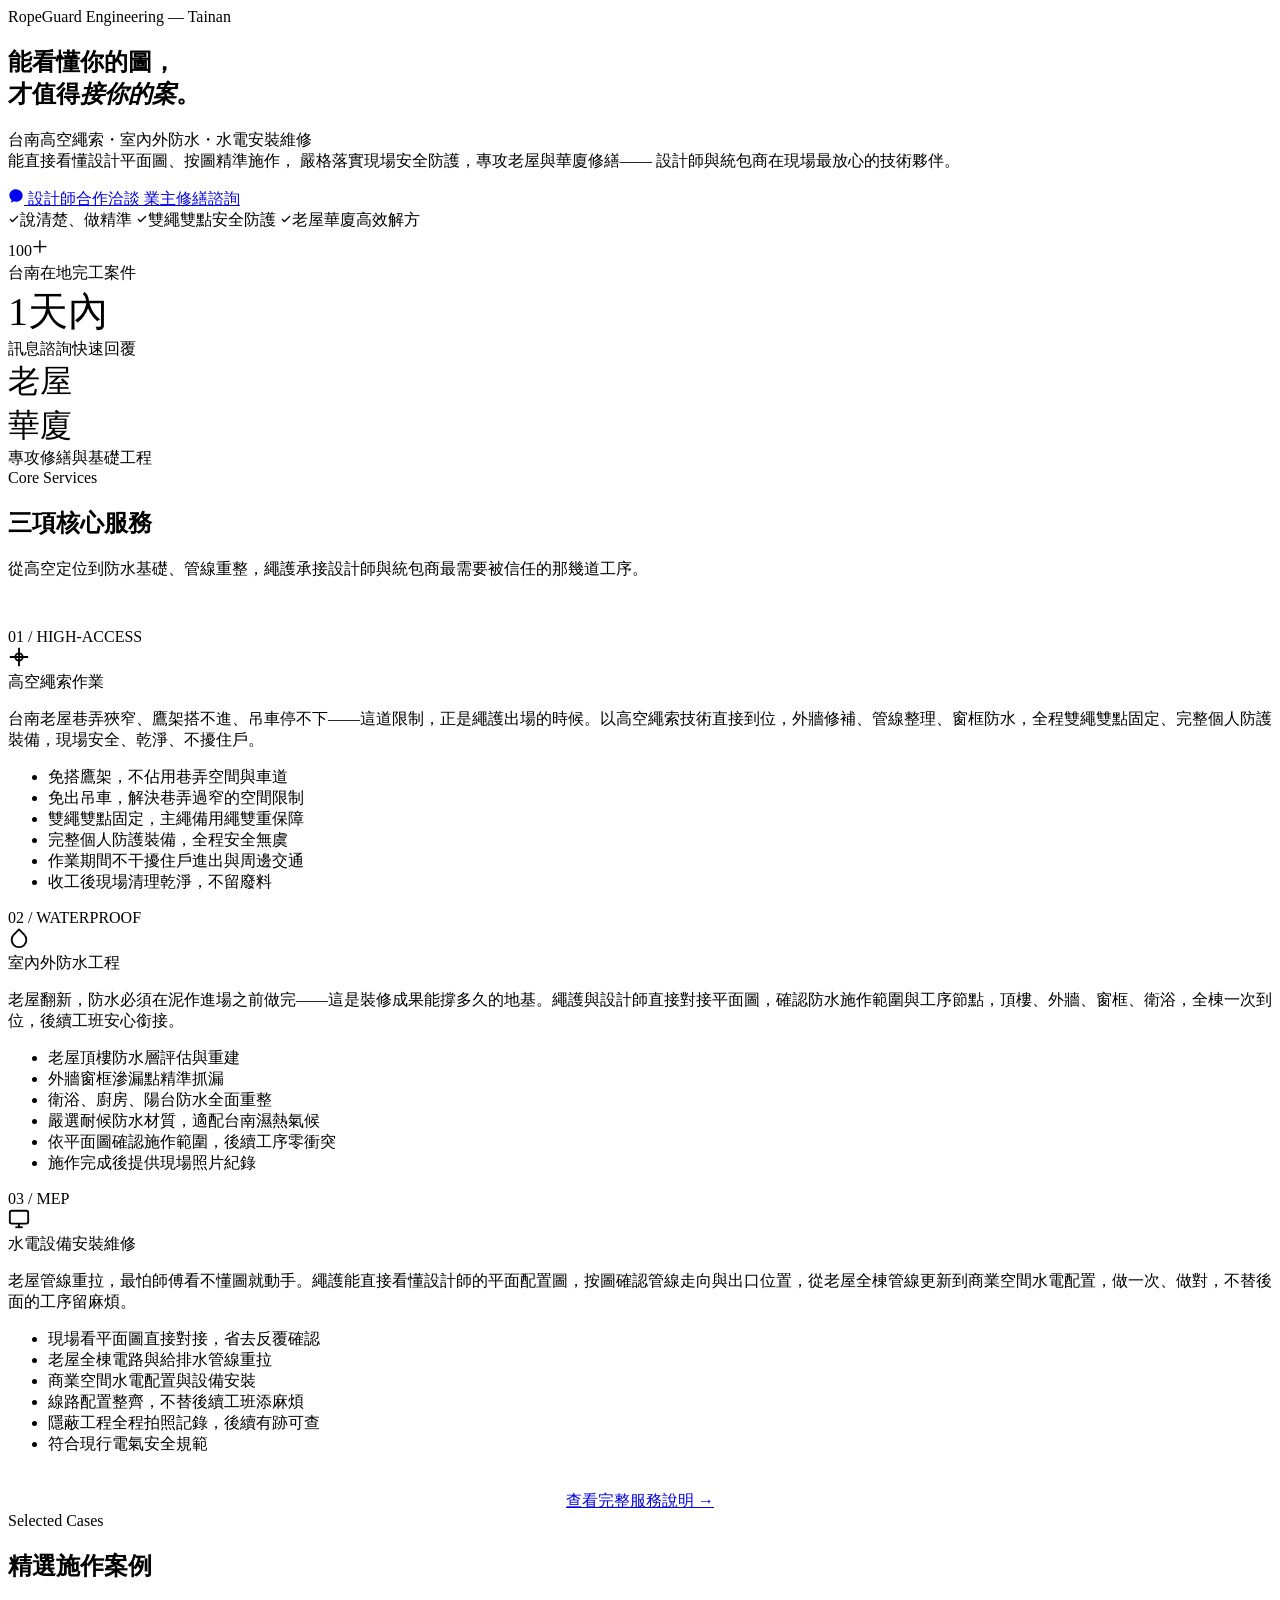
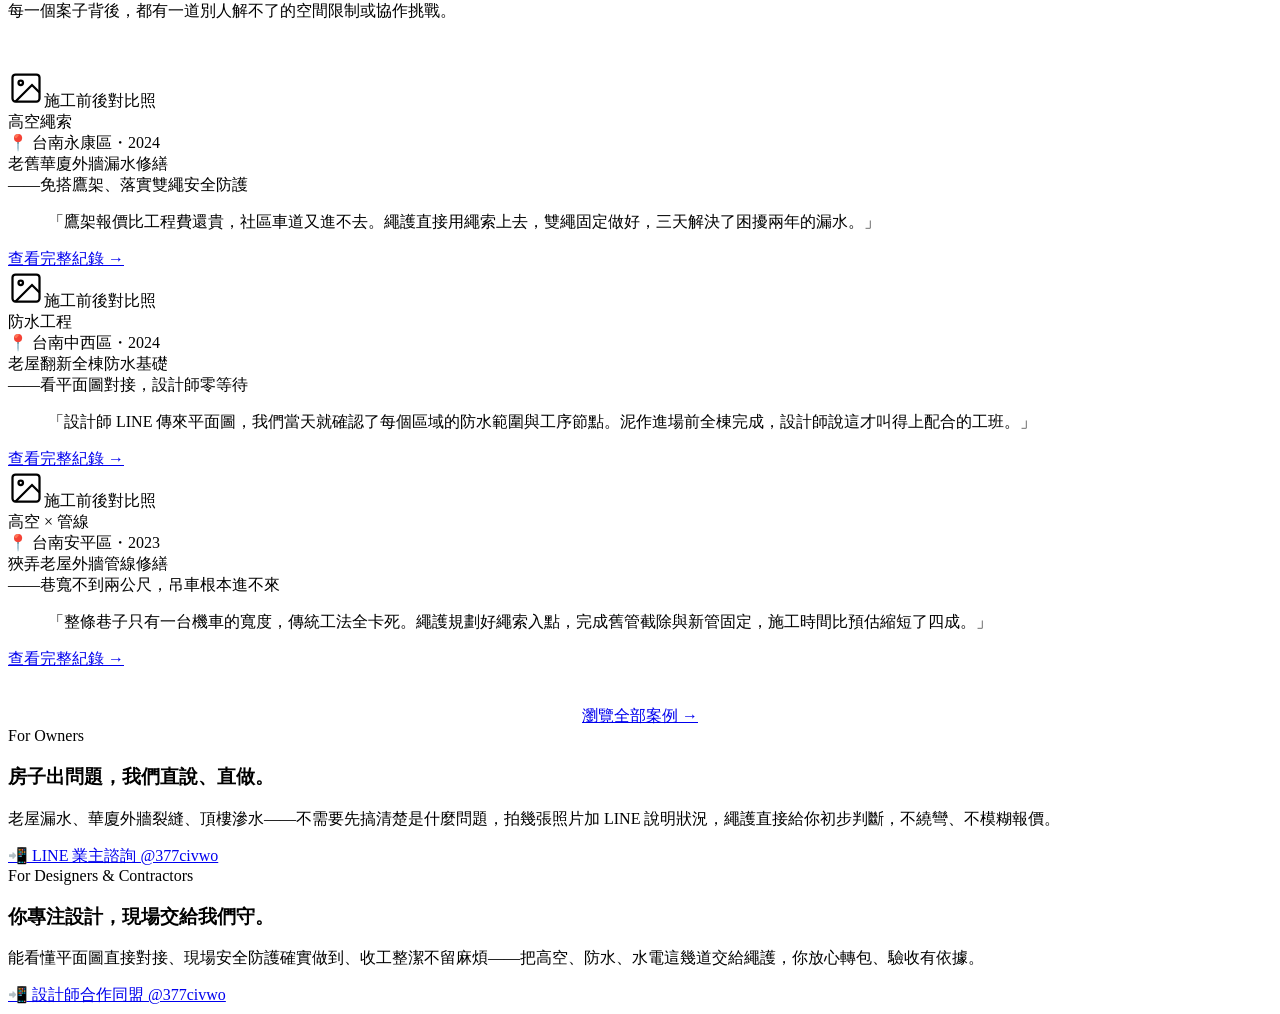
==== commit 27b939fc: "Add files via upload" ====
--- a/index.html
+++ b/index.html
@@ -4,12 +4,13 @@
   <meta charset="UTF-8" />
   <meta name="viewport" content="width=device-width, initial-scale=1.0" />
   <title>繩護工程 RopeGuard Engineering｜台南高空繩索・防水・水電工程</title>
-  <meta name="description" content="台南專業高空繩索作業、室內外防水工程、水電設備安裝維修。具備圖面溝通能力，嚴格落實勞安規範，專攻老屋與5-7層華廈修繕，設計師與統包商最信賴的高空防水技術顧問。" />
+  <meta name="description" content="台南專業高空繩索作業、室內外防水工程、水電設備安裝維修。專攻老屋與華廈修繕，能直接看懂設計平面圖，嚴格落實雙繩雙點安全防護，設計師與統包商最信賴的技術夥伴。" />
   <link rel="stylesheet" href="css/style.css" />
 </head>
 <body>
 <div id="header-placeholder"></div>
 
+<!-- ── Hero ──────────────────────────────────── -->
 <section class="hero">
   <div class="hero-grid"></div>
   <div class="hero-bg"></div>
@@ -19,8 +20,9 @@
       <h1 class="hero-h1">能看懂你的圖，<br>才值得<em>接你的案</em>。</h1>
       <p class="hero-desc">
         台南高空繩索・室內外防水・水電安裝維修<br>
-        具備建築平面圖閱讀能力，嚴格落實雙繩雙點安全規範，
-        專攻老屋與5–7層華廈修繕——設計師與統包商最信賴的技術顧問。
+        能直接看懂設計平面圖、按圖精準施作，
+        嚴格落實現場安全防護，專攻老屋與華廈修繕——
+        設計師與統包商在現場最放心的技術夥伴。
       </p>
       <div class="hero-cta">
         <a href="https://line.me/R/ti/p/@377civwo" target="_blank" class="btn btn-primary">
@@ -30,14 +32,15 @@
         <a href="https://line.me/R/ti/p/@377civwo" target="_blank" class="btn btn-outline">業主修繕諮詢</a>
       </div>
       <div class="hero-badges">
-        <span class="trust-badge"><svg width="12" height="12" viewBox="0 0 24 24" fill="none" stroke="currentColor" stroke-width="2.5"><polyline points="20 6 9 17 4 12"/></svg>雙繩雙點固定</span>
-        <span class="trust-badge"><svg width="12" height="12" viewBox="0 0 24 24" fill="none" stroke="currentColor" stroke-width="2.5"><polyline points="20 6 9 17 4 12"/></svg>看懂設計平面圖</span>
-        <span class="trust-badge"><svg width="12" height="12" viewBox="0 0 24 24" fill="none" stroke="currentColor" stroke-width="2.5"><polyline points="20 6 9 17 4 12"/></svg>免鷹架老屋解方</span>
+        <span class="trust-badge"><svg width="12" height="12" viewBox="0 0 24 24" fill="none" stroke="currentColor" stroke-width="2.5"><polyline points="20 6 9 17 4 12"/></svg>說清楚、做精準</span>
+        <span class="trust-badge"><svg width="12" height="12" viewBox="0 0 24 24" fill="none" stroke="currentColor" stroke-width="2.5"><polyline points="20 6 9 17 4 12"/></svg>雙繩雙點安全防護</span>
+        <span class="trust-badge"><svg width="12" height="12" viewBox="0 0 24 24" fill="none" stroke="currentColor" stroke-width="2.5"><polyline points="20 6 9 17 4 12"/></svg>老屋華廈高效解方</span>
       </div>
     </div>
   </div>
 </section>
 
+<!-- ── Trust Numbers ──────────────────────────── -->
 <section class="trust-section section-sm">
   <div class="container">
     <div class="trust-grid">
@@ -46,17 +49,18 @@
         <div class="trust-label">台南在地完工案件</div>
       </div>
       <div class="trust-item">
-        <div class="trust-num">0</div>
-        <div class="trust-label">高空作業工安事故紀錄</div>
+        <div class="trust-num" style="font-size:40px;">1天內</div>
+        <div class="trust-label">訊息諮詢快速回覆</div>
       </div>
       <div class="trust-item">
-        <div class="trust-num">5–7F</div>
-        <div class="trust-label">華廈老屋專攻樓層</div>
+        <div class="trust-num" style="font-size:32px;">老屋<br>華廈</div>
+        <div class="trust-label">專攻修繕與基礎工程</div>
       </div>
     </div>
   </div>
 </section>
 
+<!-- ── Services ───────────────────────────────── -->
 <section class="section">
   <div class="container">
     <div class="tag">Core Services</div>
@@ -64,109 +68,125 @@
     <p class="section-sub">從高空定位到防水基礎、管線重整，繩護承接設計師與統包商最需要被信任的那幾道工序。</p>
     <div class="divider"></div>
     <div class="services-grid" style="margin-top:48px;">
+
       <div class="service-card">
         <div class="service-num">01 / HIGH-ACCESS</div>
         <div class="service-icon"><svg width="22" height="22" viewBox="0 0 24 24" fill="none" stroke="currentColor" stroke-width="2"><path d="M12 2v20M2 12h20"/><circle cx="12" cy="12" r="4"/></svg></div>
         <div class="service-title">高空繩索作業</div>
-        <p class="service-desc">台南巷弄狹窄、鷹架搭不進、吊車停不下——這道限制，正是繩護存在的理由。工業級繩索技術搭配完整 PPE 防護，外牆、管線、窗框，精準抵達。</p>
+        <p class="service-desc">台南老屋巷弄狹窄、鷹架搭不進、吊車停不下——這道限制，正是繩護出場的時候。以高空繩索技術直接到位，外牆修補、管線整理、窗框防水，全程雙繩雙點固定、完整個人防護裝備，現場安全、乾淨、不擾住戶。</p>
         <ul class="service-points">
-          <li>免搭鷹架，不阻礙巷弄車道</li>
-          <li>雙繩雙點固定，符合國家高空作業規範</li>
-          <li>地面安全管制，保護住戶與路人</li>
-          <li>工安文件可提供統包商留存</li>
+          <li>免搭鷹架，不佔用巷弄空間與車道</li>
+          <li>免出吊車，解決巷弄過窄的空間限制</li>
+          <li>雙繩雙點固定，主繩備用繩雙重保障</li>
+          <li>完整個人防護裝備，全程安全無虞</li>
+          <li>作業期間不干擾住戶進出與周邊交通</li>
+          <li>收工後現場清理乾淨，不留廢料</li>
         </ul>
       </div>
+
       <div class="service-card">
         <div class="service-num">02 / WATERPROOF</div>
         <div class="service-icon"><svg width="22" height="22" viewBox="0 0 24 24" fill="none" stroke="currentColor" stroke-width="2"><path d="M12 2.69l5.66 5.66a8 8 0 1 1-11.31 0z"/></svg></div>
         <div class="service-title">室內外防水工程</div>
-        <p class="service-desc">老屋翻新若未在泥作之前徹底做好防水基礎，裝修成果隨時毀於一場雨。繩護與設計師對接平面圖，在前置工序精準完成全棟防水佈局。</p>
+        <p class="service-desc">老屋翻新，防水必須在泥作進場之前做完——這是裝修成果能撐多久的地基。繩護與設計師直接對接平面圖，確認防水施作範圍與工序節點，頂樓、外牆、窗框、衛浴，全棟一次到位，後續工班安心銜接。</p>
         <ul class="service-points">
-          <li>老屋頂樓防水層重建</li>
-          <li>外牆窗框滲漏抓漏診斷</li>
-          <li>衛浴廚房防水重整</li>
-          <li>嚴選耐候材質，適配台南濕熱氣候</li>
+          <li>老屋頂樓防水層評估與重建</li>
+          <li>外牆窗框滲漏點精準抓漏</li>
+          <li>衛浴、廚房、陽台防水全面重整</li>
+          <li>嚴選耐候防水材質，適配台南濕熱氣候</li>
+          <li>依平面圖確認施作範圍，後續工序零衝突</li>
+          <li>施作完成後提供現場照片紀錄</li>
         </ul>
       </div>
+
       <div class="service-card">
         <div class="service-num">03 / MEP</div>
         <div class="service-icon"><svg width="22" height="22" viewBox="0 0 24 24" fill="none" stroke="currentColor" stroke-width="2"><rect x="2" y="3" width="20" height="14" rx="2"/><line x1="8" y1="21" x2="16" y2="21"/><line x1="12" y1="17" x2="12" y2="21"/></svg></div>
         <div class="service-title">水電設備安裝維修</div>
-        <p class="service-desc">老屋水電重拉最怕施工者看不懂圖——憑感覺配管是日後滲漏與反覆返工的根源。繩護能直接閱讀設計平面圖，按圖施作，隱蔽工程全程留存紀錄。</p>
+        <p class="service-desc">老屋管線重拉，最怕師傅看不懂圖就動手。繩護能直接看懂設計師的平面配置圖，按圖確認管線走向與出口位置，從老屋全棟管線更新到商業空間水電配置，做一次、做對，不替後面的工序留麻煩。</p>
         <ul class="service-points">
-          <li>直接對接 CAD／手繪設計圖</li>
-          <li>老屋全棟管線更新、商空水電配置</li>
-          <li>隱蔽工程全程拍照記錄</li>
+          <li>現場看平面圖直接對接，省去反覆確認</li>
+          <li>老屋全棟電路與給排水管線重拉</li>
+          <li>商業空間水電配置與設備安裝</li>
+          <li>線路配置整齊，不替後續工班添麻煩</li>
+          <li>隱蔽工程全程拍照記錄，後續有跡可查</li>
           <li>符合現行電氣安全規範</li>
         </ul>
       </div>
+
     </div>
     <div style="text-align:center;margin-top:36px;"><a href="services.html" class="btn btn-outline">查看完整服務說明 →</a></div>
   </div>
 </section>
 
+<!-- ── Cases ──────────────────────────────────── -->
 <section class="section" style="background:var(--bg-2);border-top:1px solid var(--border);border-bottom:1px solid var(--border);">
   <div class="container">
     <div class="tag">Selected Cases</div>
     <h2 class="section-heading">精選施作案例</h2>
-    <p class="section-sub">每一個案子背後，都有一道別人解不了的空間限制或設計協作挑戰。</p>
+    <p class="section-sub">每一個案子背後，都有一道別人解不了的空間限制或協作挑戰。</p>
     <div class="divider"></div>
     <div class="cases-grid" style="margin-top:48px;">
+
       <div class="case-card">
         <div class="case-img">
           <div class="case-img-placeholder"><svg width="36" height="36" viewBox="0 0 24 24" fill="none" stroke="currentColor" stroke-width="1.5"><rect x="3" y="3" width="18" height="18" rx="2"/><circle cx="8.5" cy="8.5" r="1.5"/><polyline points="21 15 16 10 5 21"/></svg>施工前後對比照</div>
           <span class="case-tag">高空繩索</span>
         </div>
         <div class="case-body">
-          <div class="case-location">📍 台南永康區</div>
-          <div class="case-title">5層老華廈外牆漏水修繕<br>——免搭鷹架解決社區車道困境</div>
-          <blockquote class="case-quote">「鷹架報價是工程費的兩倍，最後選了繩護——省錢，現場還更乾淨。」</blockquote>
+          <div class="case-location">📍 台南永康區・2024</div>
+          <div class="case-title">老舊華廈外牆漏水修繕<br>——免搭鷹架、落實雙繩安全防護</div>
+          <blockquote class="case-quote">「鷹架報價比工程費還貴，社區車道又進不去。繩護直接用繩索上去，雙繩固定做好，三天解決了困擾兩年的漏水。」</blockquote>
           <a href="portfolio.html" class="case-link">查看完整紀錄 →</a>
         </div>
       </div>
+
       <div class="case-card">
         <div class="case-img">
           <div class="case-img-placeholder"><svg width="36" height="36" viewBox="0 0 24 24" fill="none" stroke="currentColor" stroke-width="1.5"><rect x="3" y="3" width="18" height="18" rx="2"/><circle cx="8.5" cy="8.5" r="1.5"/><polyline points="21 15 16 10 5 21"/></svg>施工前後對比照</div>
           <span class="case-tag">防水工程</span>
         </div>
         <div class="case-body">
-          <div class="case-location">📍 台南中西區</div>
-          <div class="case-title">日式老屋翻新全棟防水<br>——看圖對接、與設計師密切協作</div>
-          <blockquote class="case-quote">「設計師傳來 CAD 圖，我們當天就確認了施作範圍——這才叫合作。」</blockquote>
+          <div class="case-location">📍 台南中西區・2024</div>
+          <div class="case-title">老屋翻新全棟防水基礎<br>——看平面圖對接，設計師零等待</div>
+          <blockquote class="case-quote">「設計師 LINE 傳來平面圖，我們當天就確認了每個區域的防水範圍與工序節點。泥作進場前全棟完成，設計師說這才叫得上配合的工班。」</blockquote>
           <a href="portfolio.html" class="case-link">查看完整紀錄 →</a>
         </div>
       </div>
+
       <div class="case-card">
         <div class="case-img">
           <div class="case-img-placeholder"><svg width="36" height="36" viewBox="0 0 24 24" fill="none" stroke="currentColor" stroke-width="1.5"><rect x="3" y="3" width="18" height="18" rx="2"/><circle cx="8.5" cy="8.5" r="1.5"/><polyline points="21 15 16 10 5 21"/></svg>施工前後對比照</div>
-          <span class="case-tag">高空 × 排水管</span>
+          <span class="case-tag">高空 × 管線</span>
         </div>
         <div class="case-body">
-          <div class="case-location">📍 台南安平區</div>
-          <div class="case-title">狹弄老屋外牆排水管改道<br>——巷寬不足2公尺的空間解法</div>
-          <blockquote class="case-quote">「整條巷子只有一台機車的寬度，但繩護的人上去了，問題解決了。」</blockquote>
+          <div class="case-location">📍 台南安平區・2023</div>
+          <div class="case-title">狹弄老屋外牆管線修繕<br>——巷寬不到兩公尺，吊車根本進不來</div>
+          <blockquote class="case-quote">「整條巷子只有一台機車的寬度，傳統工法全卡死。繩護規劃好繩索入點，完成舊管截除與新管固定，施工時間比預估縮短了四成。」</blockquote>
           <a href="portfolio.html" class="case-link">查看完整紀錄 →</a>
         </div>
       </div>
+
     </div>
     <div style="text-align:center;margin-top:36px;"><a href="portfolio.html" class="btn btn-outline">瀏覽全部案例 →</a></div>
   </div>
 </section>
 
+<!-- ── CTA ────────────────────────────────────── -->
 <section class="section">
   <div class="container">
     <div class="cta-block">
       <div class="cta-divider"></div>
       <div class="cta-item">
         <div class="tag">For Owners</div>
-        <h3>房子有問題，我們直說、直做。</h3>
-        <p>台南在地老屋、華廈外牆、頂樓漏水——歡迎拍照說明，我們提供免費初步評估，不打模糊仗、不漫天開價。</p>
+        <h3>房子出問題，我們直說、直做。</h3>
+        <p>老屋漏水、華廈外牆裂縫、頂樓滲水——不需要先搞清楚是什麼問題，拍幾張照片加 LINE 說明狀況，繩護直接給你初步判斷，不繞彎、不模糊報價。</p>
         <a href="https://line.me/R/ti/p/@377civwo" target="_blank" class="btn btn-outline">📲 LINE 業主諮詢 @377civwo</a>
       </div>
       <div class="cta-item">
         <div class="tag">For Designers &amp; Contractors</div>
-        <h3>你專注設計，我們守住現場的每一個高空細節。</h3>
-        <p>繩護歡迎台南室內設計師與統包工班建立長期合作。案前圖面對接、工安文件、施工紀錄，讓你轉包不擔心、驗收有依據。</p>
+        <h3>你專注設計，現場交給我們守。</h3>
+        <p>能看懂平面圖直接對接、現場安全防護確實做到、收工整潔不留麻煩——把高空、防水、水電這幾道交給繩護，你放心轉包、驗收有依據。</p>
         <a href="https://line.me/R/ti/p/@377civwo" target="_blank" class="btn btn-primary">📲 設計師合作同盟 @377civwo</a>
       </div>
     </div>
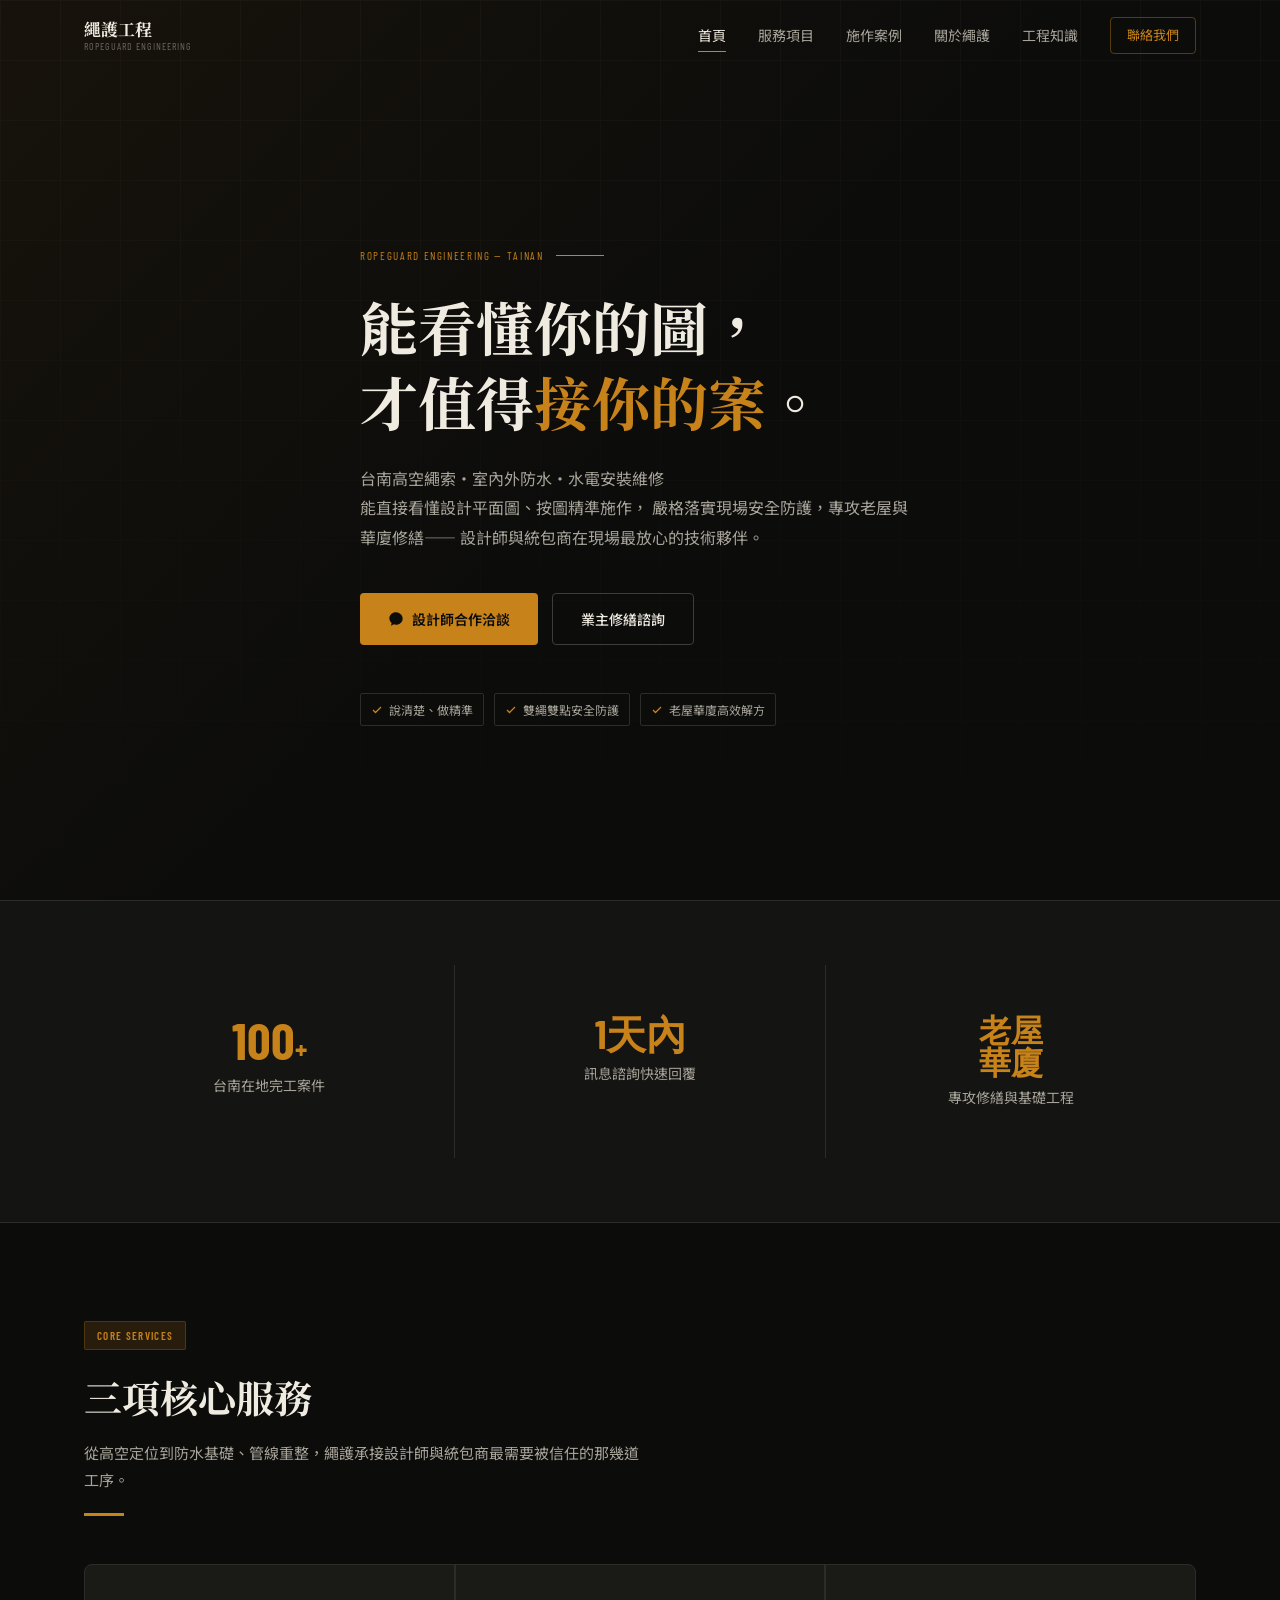
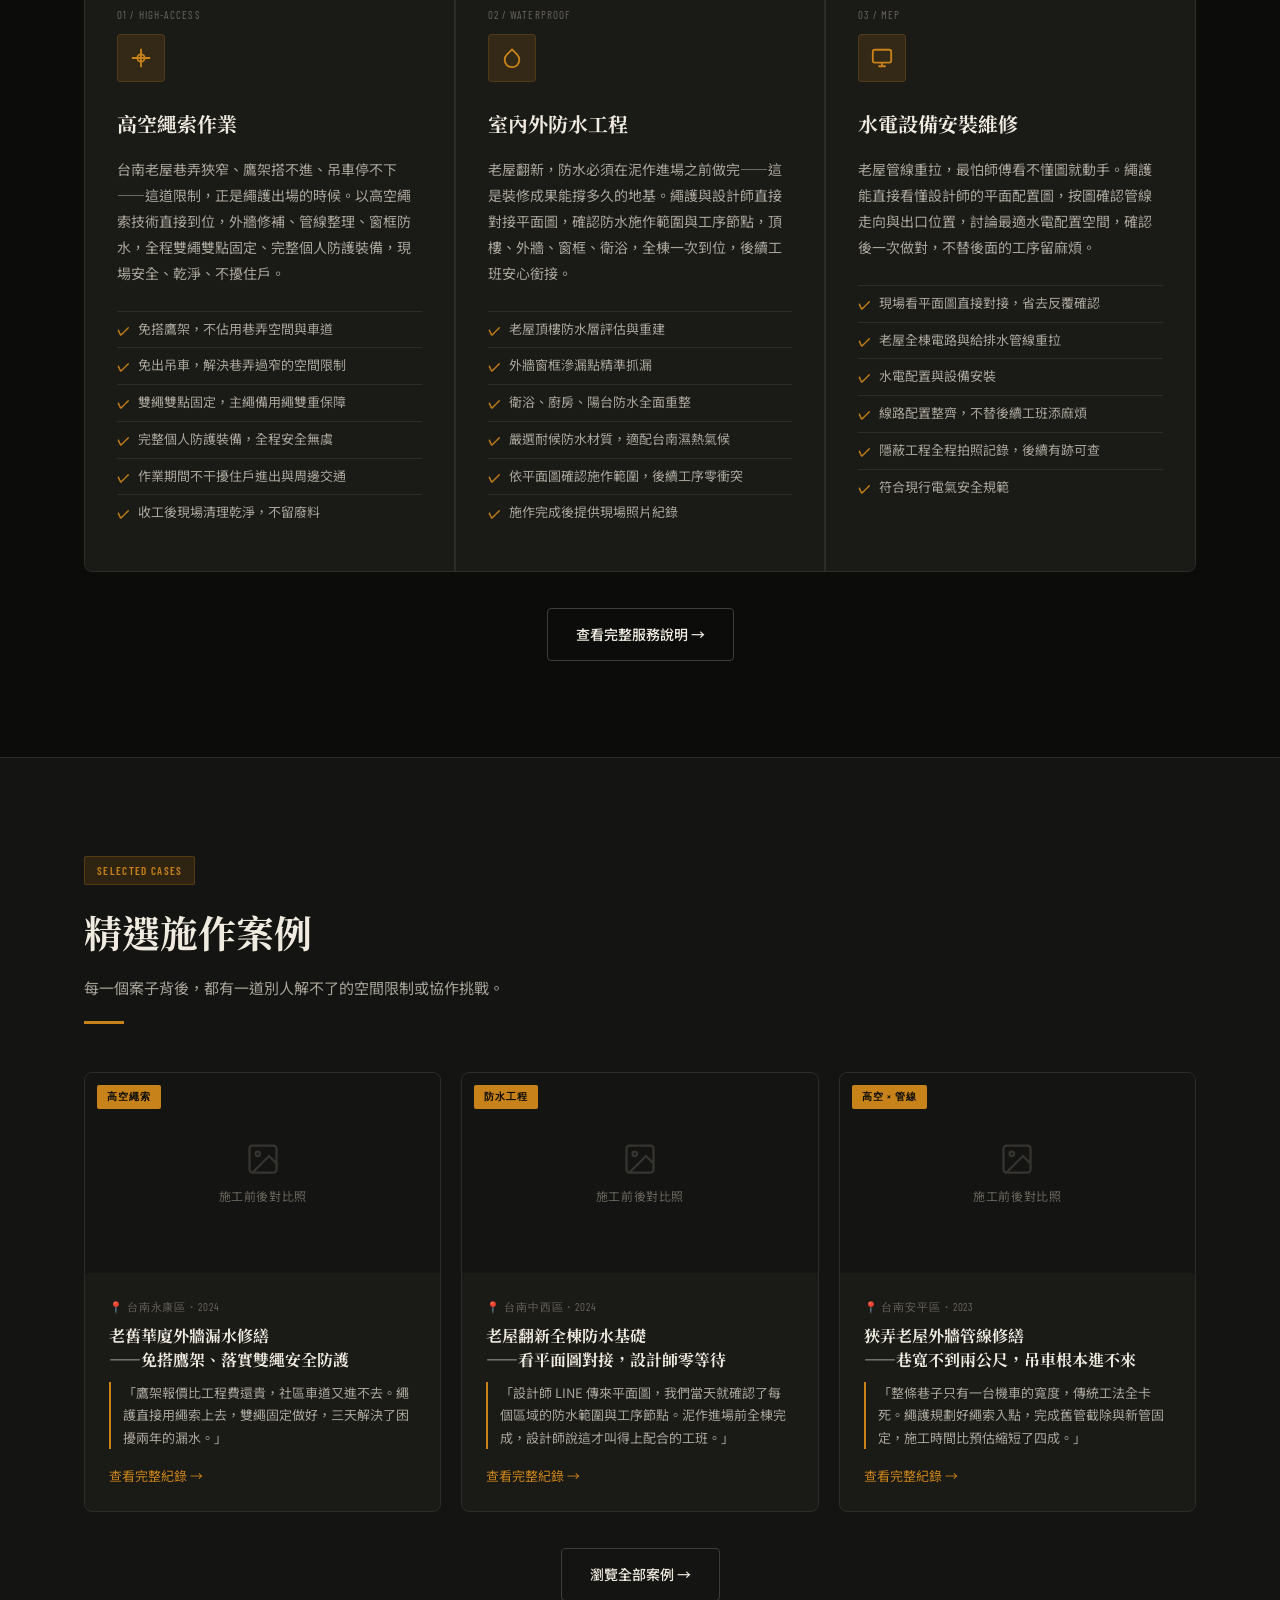
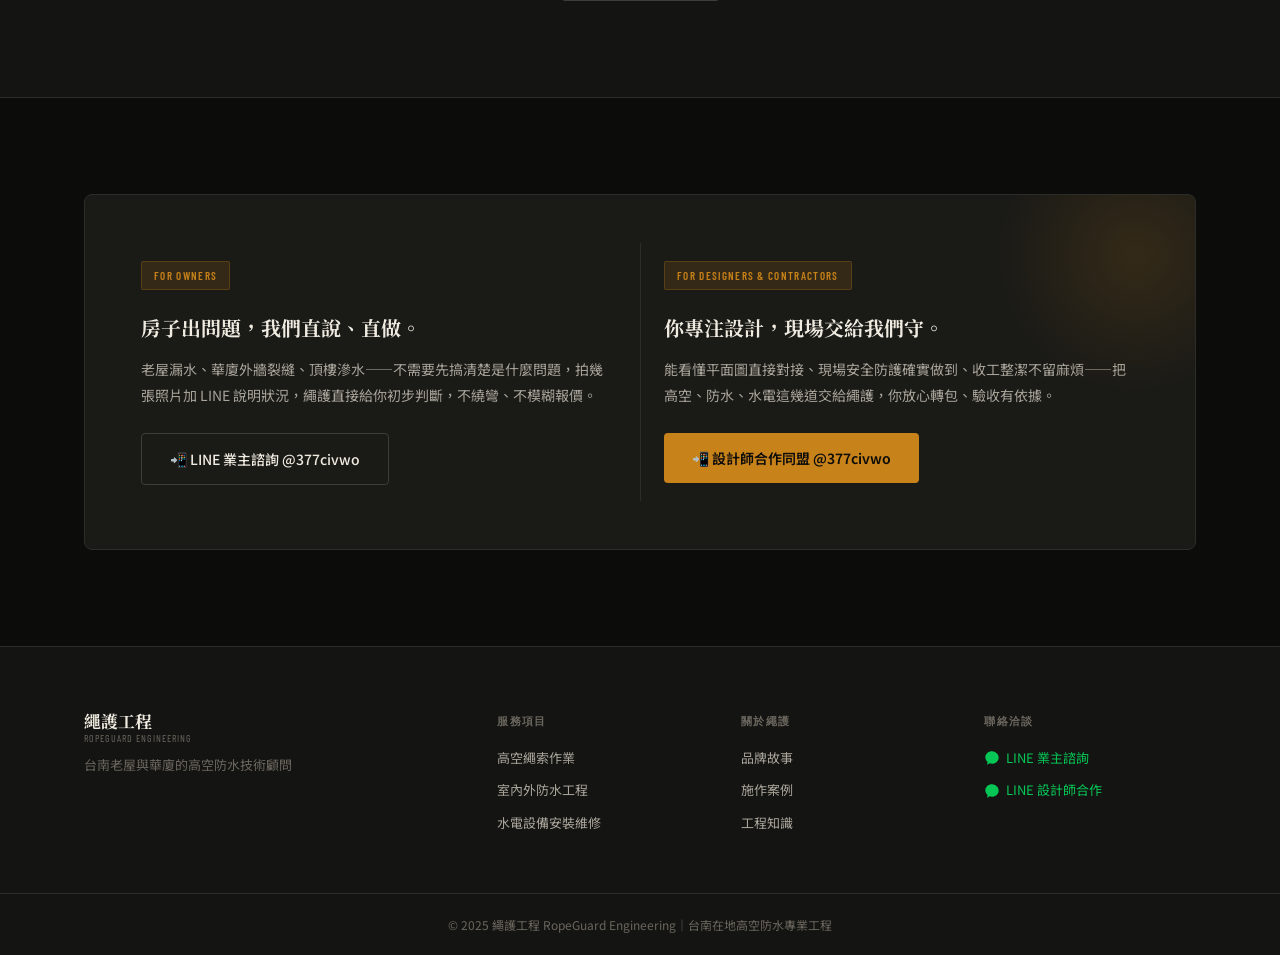
==== commit 96086a40: "Add files via upload" ====
--- a/index.html
+++ b/index.html
@@ -103,11 +103,11 @@
         <div class="service-num">03 / MEP</div>
         <div class="service-icon"><svg width="22" height="22" viewBox="0 0 24 24" fill="none" stroke="currentColor" stroke-width="2"><rect x="2" y="3" width="20" height="14" rx="2"/><line x1="8" y1="21" x2="16" y2="21"/><line x1="12" y1="17" x2="12" y2="21"/></svg></div>
         <div class="service-title">水電設備安裝維修</div>
-        <p class="service-desc">老屋管線重拉，最怕師傅看不懂圖就動手。繩護能直接看懂設計師的平面配置圖，按圖確認管線走向與出口位置，從老屋全棟管線更新到商業空間水電配置，做一次、做對，不替後面的工序留麻煩。</p>
+        <p class="service-desc">老屋管線重拉，最怕師傅看不懂圖就動手。繩護能直接看懂設計師的平面配置圖，按圖確認管線走向與出口位置，討論最適水電配置空間，確認後一次做對，不替後面的工序留麻煩。</p>
         <ul class="service-points">
           <li>現場看平面圖直接對接，省去反覆確認</li>
           <li>老屋全棟電路與給排水管線重拉</li>
-          <li>商業空間水電配置與設備安裝</li>
+          <li>水電配置與設備安裝</li>
           <li>線路配置整齊，不替後續工班添麻煩</li>
           <li>隱蔽工程全程拍照記錄，後續有跡可查</li>
           <li>符合現行電氣安全規範</li>
--- a/css/style.css
+++ b/css/style.css
@@ -0,0 +1,984 @@
+@import url('https://fonts.googleapis.com/css2?family=Noto+Serif+TC:wght@400;600;700&family=Noto+Sans+TC:wght@300;400;500&family=Barlow+Condensed:wght@400;500;600;700&display=swap');
+
+/* ─── CSS Variables ─────────────────────────────── */
+:root {
+  --bg:         #0c0c0b;
+  --bg-2:       #141412;
+  --bg-card:    #1a1a17;
+  --border:     #2c2c28;
+  --border-lit: #3e3e38;
+  --text-pri:   #f0ebe0;
+  --text-sec:   #a8a49a;
+  --text-dim:   #6a665e;
+  --accent:     #c8821a;
+  --accent-dim: #9e6614;
+  --accent-glow:rgba(200,130,26,0.15);
+  --blue:       #4a6fa5;
+  --white:      #ffffff;
+  --radius:     4px;
+  --radius-lg:  8px;
+  --transition: 0.25s cubic-bezier(0.4,0,0.2,1);
+  --container:  1160px;
+  --header-h:   72px;
+}
+
+/* ─── Reset & Base ───────────────────────────────── */
+*, *::before, *::after { box-sizing: border-box; margin: 0; padding: 0; }
+html { scroll-behavior: smooth; }
+body {
+  background: var(--bg);
+  color: var(--text-pri);
+  font-family: 'Noto Sans TC', sans-serif;
+  font-size: 16px;
+  line-height: 1.75;
+  -webkit-font-smoothing: antialiased;
+}
+img { max-width: 100%; display: block; }
+a { color: inherit; text-decoration: none; }
+ul { list-style: none; }
+
+/* ─── Utility ────────────────────────────────────── */
+.container { max-width: var(--container); margin: 0 auto; padding: 0 24px; }
+.section { padding: 96px 0; }
+.section-sm { padding: 64px 0; }
+.accent { color: var(--accent); }
+
+.tag {
+  display: inline-flex;
+  align-items: center;
+  gap: 6px;
+  font-family: 'Barlow Condensed', sans-serif;
+  font-size: 11px;
+  font-weight: 600;
+  letter-spacing: 0.12em;
+  text-transform: uppercase;
+  color: var(--accent);
+  background: var(--accent-glow);
+  border: 1px solid rgba(200,130,26,0.25);
+  padding: 4px 12px;
+  border-radius: 2px;
+  margin-bottom: 20px;
+}
+
+.section-heading {
+  font-family: 'Noto Serif TC', serif;
+  font-size: clamp(26px, 3.5vw, 38px);
+  font-weight: 700;
+  line-height: 1.4;
+  color: var(--text-pri);
+  margin-bottom: 16px;
+}
+.section-sub {
+  font-size: 15px;
+  color: var(--text-sec);
+  max-width: 560px;
+  line-height: 1.8;
+}
+
+.divider {
+  width: 40px; height: 3px;
+  background: var(--accent);
+  margin: 20px 0;
+}
+
+.btn {
+  display: inline-flex;
+  align-items: center;
+  gap: 8px;
+  padding: 13px 28px;
+  font-size: 14px;
+  font-weight: 500;
+  border-radius: var(--radius);
+  transition: var(--transition);
+  cursor: pointer;
+  border: none;
+  font-family: 'Noto Sans TC', sans-serif;
+}
+.btn-primary {
+  background: var(--accent);
+  color: var(--bg);
+  font-weight: 600;
+}
+.btn-primary:hover { background: #d9911f; transform: translateY(-1px); }
+.btn-outline {
+  background: transparent;
+  color: var(--text-pri);
+  border: 1px solid var(--border-lit);
+}
+.btn-outline:hover { border-color: var(--accent); color: var(--accent); }
+
+.trust-badge {
+  display: inline-flex;
+  align-items: center;
+  gap: 6px;
+  font-size: 12px;
+  color: var(--text-sec);
+  padding: 5px 10px;
+  border: 1px solid var(--border);
+  border-radius: 2px;
+}
+.trust-badge svg { color: var(--accent); flex-shrink: 0; }
+
+/* ─── Header ─────────────────────────────────────── */
+.site-header {
+  position: fixed;
+  top: 0; left: 0; right: 0;
+  height: var(--header-h);
+  z-index: 1000;
+  border-bottom: 1px solid transparent;
+  transition: var(--transition);
+}
+.site-header.scrolled {
+  background: rgba(12,12,11,0.95);
+  border-bottom-color: var(--border);
+  backdrop-filter: blur(12px);
+}
+.header-inner {
+  height: 100%;
+  display: flex;
+  align-items: center;
+  justify-content: space-between;
+}
+.logo {
+  display: flex;
+  flex-direction: column;
+  line-height: 1.2;
+}
+.logo-zh {
+  font-family: 'Noto Serif TC', serif;
+  font-size: 17px;
+  font-weight: 700;
+  color: var(--text-pri);
+}
+.logo-en {
+  font-family: 'Barlow Condensed', sans-serif;
+  font-size: 10px;
+  letter-spacing: 0.1em;
+  color: var(--text-dim);
+  text-transform: uppercase;
+}
+.main-nav {
+  display: flex;
+  align-items: center;
+  gap: 32px;
+}
+.main-nav a {
+  font-size: 14px;
+  color: var(--text-sec);
+  transition: color var(--transition);
+  position: relative;
+}
+.main-nav a:hover, .main-nav a.active { color: var(--text-pri); }
+.main-nav a.active::after {
+  content: '';
+  position: absolute;
+  bottom: -4px; left: 0; right: 0;
+  height: 1px;
+  background: var(--accent);
+}
+.main-nav a.nav-cta {
+  color: var(--accent);
+  border: 1px solid rgba(200,130,26,0.4);
+  padding: 6px 16px;
+  border-radius: var(--radius);
+  font-size: 13px;
+}
+.main-nav a.nav-cta:hover {
+  background: var(--accent-glow);
+}
+
+.hamburger {
+  display: none;
+  flex-direction: column;
+  gap: 5px;
+  background: none;
+  border: none;
+  cursor: pointer;
+  padding: 4px;
+}
+.hamburger span {
+  display: block;
+  width: 22px; height: 2px;
+  background: var(--text-pri);
+  transition: var(--transition);
+}
+
+/* ─── Hero ───────────────────────────────────────── */
+.hero {
+  min-height: 100vh;
+  display: flex;
+  align-items: center;
+  position: relative;
+  overflow: hidden;
+  padding-top: var(--header-h);
+}
+.hero-bg {
+  position: absolute;
+  inset: 0;
+  background:
+    linear-gradient(135deg, rgba(200,130,26,0.06) 0%, transparent 50%),
+    linear-gradient(to bottom, rgba(12,12,11,0.3) 0%, var(--bg) 100%);
+  z-index: 1;
+}
+.hero-grid {
+  position: absolute;
+  inset: 0;
+  background-image:
+    linear-gradient(var(--border) 1px, transparent 1px),
+    linear-gradient(90deg, var(--border) 1px, transparent 1px);
+  background-size: 60px 60px;
+  opacity: 0.3;
+  z-index: 0;
+}
+.hero-content {
+  position: relative;
+  z-index: 2;
+  max-width: 720px;
+}
+.hero-number {
+  font-family: 'Barlow Condensed', sans-serif;
+  font-size: 11px;
+  letter-spacing: 0.15em;
+  color: var(--accent);
+  text-transform: uppercase;
+  margin-bottom: 24px;
+  display: flex;
+  align-items: center;
+  gap: 12px;
+}
+.hero-number::after {
+  content: '';
+  display: block;
+  width: 48px; height: 1px;
+  background: var(--accent);
+}
+.hero-h1 {
+  font-family: 'Noto Serif TC', serif;
+  font-size: clamp(32px, 5vw, 58px);
+  font-weight: 700;
+  line-height: 1.3;
+  color: var(--text-pri);
+  margin-bottom: 24px;
+}
+.hero-h1 em {
+  font-style: normal;
+  color: var(--accent);
+}
+.hero-desc {
+  font-size: 16px;
+  color: var(--text-sec);
+  line-height: 1.85;
+  margin-bottom: 40px;
+  max-width: 560px;
+}
+.hero-cta {
+  display: flex;
+  gap: 14px;
+  flex-wrap: wrap;
+  margin-bottom: 48px;
+}
+.hero-badges {
+  display: flex;
+  gap: 10px;
+  flex-wrap: wrap;
+}
+
+/* ─── Services ───────────────────────────────────── */
+.services-grid {
+  display: grid;
+  grid-template-columns: repeat(3, 1fr);
+  gap: 2px;
+  background: var(--border);
+  border: 1px solid var(--border);
+  border-radius: var(--radius-lg);
+  overflow: hidden;
+}
+.service-card {
+  background: var(--bg-card);
+  padding: 40px 32px;
+  transition: var(--transition);
+  position: relative;
+  overflow: hidden;
+}
+.service-card::before {
+  content: '';
+  position: absolute;
+  top: 0; left: 0; right: 0;
+  height: 3px;
+  background: var(--accent);
+  transform: scaleX(0);
+  transform-origin: left;
+  transition: transform var(--transition);
+}
+.service-card:hover::before { transform: scaleX(1); }
+.service-card:hover { background: #1f1f1c; }
+.service-icon {
+  width: 48px; height: 48px;
+  background: var(--accent-glow);
+  border: 1px solid rgba(200,130,26,0.2);
+  border-radius: var(--radius);
+  display: flex;
+  align-items: center;
+  justify-content: center;
+  margin-bottom: 24px;
+  color: var(--accent);
+  font-size: 22px;
+}
+.service-num {
+  font-family: 'Barlow Condensed', sans-serif;
+  font-size: 11px;
+  color: var(--text-dim);
+  letter-spacing: 0.1em;
+  margin-bottom: 10px;
+}
+.service-title {
+  font-family: 'Noto Serif TC', serif;
+  font-size: 20px;
+  font-weight: 700;
+  margin-bottom: 16px;
+  color: var(--text-pri);
+}
+.service-desc {
+  font-size: 14px;
+  color: var(--text-sec);
+  line-height: 1.85;
+  margin-bottom: 24px;
+}
+.service-points li {
+  font-size: 13px;
+  color: var(--text-sec);
+  padding: 6px 0;
+  border-top: 1px solid var(--border);
+  display: flex;
+  align-items: flex-start;
+  gap: 8px;
+}
+.service-points li::before {
+  content: '✓';
+  color: var(--accent);
+  font-family: 'Barlow Condensed', sans-serif;
+  font-weight: 700;
+  flex-shrink: 0;
+  margin-top: 1px;
+}
+
+/* ─── Cases ──────────────────────────────────────── */
+.cases-grid {
+  display: grid;
+  grid-template-columns: repeat(3, 1fr);
+  gap: 20px;
+}
+.case-card {
+  background: var(--bg-card);
+  border: 1px solid var(--border);
+  border-radius: var(--radius-lg);
+  overflow: hidden;
+  transition: var(--transition);
+  display: flex;
+  flex-direction: column;
+}
+.case-card:hover { border-color: var(--border-lit); transform: translateY(-3px); }
+.case-img {
+  height: 200px;
+  background: var(--bg-2);
+  position: relative;
+  display: flex;
+  align-items: center;
+  justify-content: center;
+  overflow: hidden;
+}
+.case-img-placeholder {
+  position: absolute;
+  inset: 0;
+  display: flex;
+  flex-direction: column;
+  align-items: center;
+  justify-content: center;
+  gap: 8px;
+  color: var(--text-dim);
+  font-size: 12px;
+  letter-spacing: 0.05em;
+}
+.case-img-placeholder svg { opacity: 0.4; }
+.case-tag {
+  position: absolute;
+  top: 12px; left: 12px;
+  font-family: 'Barlow Condensed', sans-serif;
+  font-size: 10px;
+  font-weight: 600;
+  letter-spacing: 0.1em;
+  text-transform: uppercase;
+  color: var(--bg);
+  background: var(--accent);
+  padding: 3px 10px;
+  border-radius: 2px;
+}
+.case-body {
+  padding: 24px;
+  flex: 1;
+  display: flex;
+  flex-direction: column;
+}
+.case-location {
+  font-size: 11px;
+  color: var(--text-dim);
+  font-family: 'Barlow Condensed', sans-serif;
+  letter-spacing: 0.08em;
+  margin-bottom: 8px;
+}
+.case-title {
+  font-family: 'Noto Serif TC', serif;
+  font-size: 16px;
+  font-weight: 700;
+  margin-bottom: 10px;
+  line-height: 1.5;
+}
+.case-quote {
+  font-size: 13px;
+  color: var(--text-sec);
+  border-left: 2px solid var(--accent);
+  padding-left: 12px;
+  font-style: normal;
+  line-height: 1.7;
+  margin-bottom: 16px;
+  flex: 1;
+}
+.case-link {
+  font-size: 13px;
+  color: var(--accent);
+  display: flex;
+  align-items: center;
+  gap: 4px;
+  transition: gap var(--transition);
+}
+.case-link:hover { gap: 8px; }
+
+/* ─── Trust Section ──────────────────────────────── */
+.trust-section {
+  background: var(--bg-2);
+  border-top: 1px solid var(--border);
+  border-bottom: 1px solid var(--border);
+}
+.trust-grid {
+  display: grid;
+  grid-template-columns: repeat(3, 1fr);
+  gap: 1px;
+  background: var(--border);
+}
+.trust-item {
+  background: var(--bg-2);
+  padding: 48px 40px;
+  text-align: center;
+}
+.trust-num {
+  font-family: 'Barlow Condensed', sans-serif;
+  font-size: 52px;
+  font-weight: 700;
+  color: var(--accent);
+  line-height: 1;
+  margin-bottom: 8px;
+}
+.trust-label {
+  font-size: 14px;
+  color: var(--text-sec);
+}
+
+/* ─── CTA Block ──────────────────────────────────── */
+.cta-block {
+  background: var(--bg-card);
+  border: 1px solid var(--border);
+  border-radius: var(--radius-lg);
+  padding: 64px 56px;
+  display: grid;
+  grid-template-columns: 1fr 1fr;
+  gap: 48px;
+  position: relative;
+  overflow: hidden;
+}
+.cta-block::before {
+  content: '';
+  position: absolute;
+  top: -80px; right: -80px;
+  width: 280px; height: 280px;
+  background: radial-gradient(circle, var(--accent-glow) 0%, transparent 70%);
+  pointer-events: none;
+}
+.cta-item h3 {
+  font-family: 'Noto Serif TC', serif;
+  font-size: 20px;
+  font-weight: 700;
+  margin-bottom: 12px;
+}
+.cta-item p {
+  font-size: 14px;
+  color: var(--text-sec);
+  line-height: 1.85;
+  margin-bottom: 24px;
+}
+.cta-divider {
+  width: 1px;
+  background: var(--border);
+  position: absolute;
+  top: 48px; bottom: 48px;
+  left: 50%;
+}
+
+/* ─── Page Hero ──────────────────────────────────── */
+.page-hero {
+  padding: 140px 0 80px;
+  border-bottom: 1px solid var(--border);
+  position: relative;
+  overflow: hidden;
+}
+.page-hero::before {
+  content: '';
+  position: absolute;
+  top: 0; left: 0; right: 0; bottom: 0;
+  background-image:
+    linear-gradient(var(--border) 1px, transparent 1px),
+    linear-gradient(90deg, var(--border) 1px, transparent 1px);
+  background-size: 60px 60px;
+  opacity: 0.15;
+}
+.page-hero .container { position: relative; z-index: 1; }
+.page-hero-eyebrow {
+  font-family: 'Barlow Condensed', sans-serif;
+  font-size: 11px;
+  letter-spacing: 0.15em;
+  text-transform: uppercase;
+  color: var(--accent);
+  margin-bottom: 16px;
+}
+.page-hero h1 {
+  font-family: 'Noto Serif TC', serif;
+  font-size: clamp(28px, 4vw, 48px);
+  font-weight: 700;
+  margin-bottom: 16px;
+  line-height: 1.3;
+}
+.page-hero p {
+  font-size: 16px;
+  color: var(--text-sec);
+  max-width: 540px;
+  line-height: 1.85;
+}
+
+/* ─── About ──────────────────────────────────────── */
+.about-story {
+  max-width: 760px;
+}
+.about-story p {
+  font-size: 16px;
+  color: var(--text-sec);
+  line-height: 2;
+  margin-bottom: 24px;
+}
+.about-story p strong {
+  color: var(--text-pri);
+  font-weight: 500;
+}
+.about-pillars {
+  display: grid;
+  grid-template-columns: repeat(3, 1fr);
+  gap: 20px;
+  margin-top: 64px;
+}
+.pillar {
+  padding: 32px 28px;
+  background: var(--bg-card);
+  border: 1px solid var(--border);
+  border-radius: var(--radius-lg);
+}
+.pillar-icon {
+  font-size: 28px;
+  margin-bottom: 16px;
+  display: block;
+}
+.pillar h4 {
+  font-family: 'Noto Serif TC', serif;
+  font-size: 16px;
+  font-weight: 700;
+  margin-bottom: 10px;
+}
+.pillar p {
+  font-size: 13px;
+  color: var(--text-sec);
+  line-height: 1.8;
+}
+
+/* ─── Services Page ──────────────────────────────── */
+.service-detail {
+  display: grid;
+  grid-template-columns: 1fr 1fr;
+  gap: 64px;
+  align-items: center;
+  padding: 80px 0;
+  border-bottom: 1px solid var(--border);
+}
+.service-detail:last-child { border-bottom: none; }
+.service-detail.reverse { direction: rtl; }
+.service-detail.reverse > * { direction: ltr; }
+.service-detail-text {}
+.service-detail-visual {
+  background: var(--bg-card);
+  border: 1px solid var(--border);
+  border-radius: var(--radius-lg);
+  height: 340px;
+  display: flex;
+  align-items: center;
+  justify-content: center;
+  color: var(--text-dim);
+  font-size: 13px;
+  letter-spacing: 0.05em;
+  flex-direction: column;
+  gap: 12px;
+}
+.service-detail-visual svg { opacity: 0.3; }
+.service-detail-title {
+  font-family: 'Noto Serif TC', serif;
+  font-size: clamp(22px, 3vw, 30px);
+  font-weight: 700;
+  margin-bottom: 8px;
+  line-height: 1.4;
+}
+.service-detail-subtitle {
+  font-size: 14px;
+  color: var(--accent);
+  margin-bottom: 20px;
+  font-style: italic;
+}
+.service-detail p {
+  font-size: 14px;
+  color: var(--text-sec);
+  line-height: 1.9;
+  margin-bottom: 24px;
+}
+.spec-list {
+  display: grid;
+  gap: 8px;
+}
+.spec-list li {
+  display: flex;
+  gap: 10px;
+  font-size: 13px;
+  color: var(--text-sec);
+  padding: 8px 12px;
+  background: var(--bg-card);
+  border: 1px solid var(--border);
+  border-radius: var(--radius);
+  align-items: flex-start;
+}
+.spec-list li::before {
+  content: '✓';
+  color: var(--accent);
+  font-family: 'Barlow Condensed', sans-serif;
+  font-weight: 700;
+  flex-shrink: 0;
+}
+
+/* ─── Portfolio Page ─────────────────────────────── */
+.portfolio-filter {
+  display: flex;
+  gap: 8px;
+  margin-bottom: 40px;
+  flex-wrap: wrap;
+}
+.filter-btn {
+  padding: 7px 18px;
+  font-size: 13px;
+  border: 1px solid var(--border);
+  background: transparent;
+  color: var(--text-sec);
+  border-radius: var(--radius);
+  cursor: pointer;
+  transition: var(--transition);
+  font-family: 'Noto Sans TC', sans-serif;
+}
+.filter-btn:hover, .filter-btn.active {
+  border-color: var(--accent);
+  color: var(--accent);
+  background: var(--accent-glow);
+}
+.portfolio-grid {
+  display: grid;
+  grid-template-columns: repeat(3, 1fr);
+  gap: 20px;
+}
+
+/* ─── Contact Page ───────────────────────────────── */
+.contact-grid {
+  display: grid;
+  grid-template-columns: 1fr 1fr;
+  gap: 64px;
+}
+.contact-card {
+  background: var(--bg-card);
+  border: 1px solid var(--border);
+  border-radius: var(--radius-lg);
+  padding: 40px 36px;
+}
+.contact-card h3 {
+  font-family: 'Noto Serif TC', serif;
+  font-size: 20px;
+  font-weight: 700;
+  margin-bottom: 8px;
+}
+.contact-card .sub {
+  font-size: 13px;
+  color: var(--text-sec);
+  margin-bottom: 28px;
+  line-height: 1.7;
+}
+.contact-method {
+  display: flex;
+  align-items: center;
+  gap: 14px;
+  padding: 16px;
+  background: var(--bg);
+  border: 1px solid var(--border);
+  border-radius: var(--radius);
+  margin-bottom: 12px;
+  transition: var(--transition);
+}
+.contact-method:hover { border-color: var(--accent); }
+.contact-method-icon {
+  width: 36px; height: 36px;
+  background: var(--accent-glow);
+  border-radius: var(--radius);
+  display: flex;
+  align-items: center;
+  justify-content: center;
+  color: var(--accent);
+  flex-shrink: 0;
+}
+.contact-method-text small {
+  display: block;
+  font-size: 11px;
+  color: var(--text-dim);
+  margin-bottom: 2px;
+  letter-spacing: 0.05em;
+}
+.contact-method-text strong {
+  font-size: 14px;
+  font-weight: 500;
+}
+.line-btn {
+  display: flex;
+  align-items: center;
+  justify-content: center;
+  gap: 10px;
+  width: 100%;
+  padding: 14px;
+  background: #06C755;
+  color: #fff;
+  border-radius: var(--radius);
+  font-size: 14px;
+  font-weight: 600;
+  margin-top: 20px;
+  transition: var(--transition);
+}
+.line-btn:hover { background: #05b34c; transform: translateY(-1px); }
+
+/* ─── Blog ───────────────────────────────────────── */
+.blog-grid {
+  display: grid;
+  grid-template-columns: repeat(3, 1fr);
+  gap: 20px;
+}
+.blog-card {
+  background: var(--bg-card);
+  border: 1px solid var(--border);
+  border-radius: var(--radius-lg);
+  overflow: hidden;
+  transition: var(--transition);
+}
+.blog-card:hover { border-color: var(--border-lit); transform: translateY(-2px); }
+.blog-card-img {
+  height: 160px;
+  background: var(--bg-2);
+  display: flex;
+  align-items: center;
+  justify-content: center;
+  color: var(--text-dim);
+  font-size: 12px;
+}
+.blog-card-body { padding: 24px; }
+.blog-meta {
+  display: flex;
+  gap: 12px;
+  font-size: 11px;
+  color: var(--text-dim);
+  font-family: 'Barlow Condensed', sans-serif;
+  letter-spacing: 0.05em;
+  margin-bottom: 10px;
+}
+.blog-card-title {
+  font-family: 'Noto Serif TC', serif;
+  font-size: 16px;
+  font-weight: 700;
+  margin-bottom: 8px;
+  line-height: 1.5;
+}
+.blog-card-excerpt {
+  font-size: 13px;
+  color: var(--text-sec);
+  line-height: 1.75;
+}
+
+/* ─── Blog Post ──────────────────────────────────── */
+.post-layout {
+  display: grid;
+  grid-template-columns: 1fr 300px;
+  gap: 56px;
+  padding: 72px 0;
+}
+.post-content h2 {
+  font-family: 'Noto Serif TC', serif;
+  font-size: 24px;
+  font-weight: 700;
+  margin: 40px 0 16px;
+  color: var(--text-pri);
+}
+.post-content h3 {
+  font-family: 'Noto Serif TC', serif;
+  font-size: 18px;
+  margin: 32px 0 12px;
+  color: var(--text-pri);
+}
+.post-content p {
+  font-size: 15px;
+  color: var(--text-sec);
+  line-height: 1.95;
+  margin-bottom: 20px;
+}
+.post-content ul {
+  margin: 16px 0 20px 0;
+}
+.post-content ul li {
+  font-size: 15px;
+  color: var(--text-sec);
+  line-height: 1.8;
+  padding: 4px 0 4px 20px;
+  position: relative;
+}
+.post-content ul li::before {
+  content: '▸';
+  position: absolute;
+  left: 0;
+  color: var(--accent);
+}
+.post-sidebar {
+  position: sticky;
+  top: calc(var(--header-h) + 24px);
+  height: fit-content;
+}
+.sidebar-cta {
+  background: var(--bg-card);
+  border: 1px solid var(--border);
+  border-radius: var(--radius-lg);
+  padding: 28px;
+}
+.sidebar-cta h4 {
+  font-family: 'Noto Serif TC', serif;
+  font-size: 16px;
+  margin-bottom: 10px;
+}
+.sidebar-cta p {
+  font-size: 13px;
+  color: var(--text-sec);
+  line-height: 1.75;
+  margin-bottom: 20px;
+}
+
+/* ─── Footer ─────────────────────────────────────── */
+.site-footer {
+  background: var(--bg-2);
+  border-top: 1px solid var(--border);
+  padding-top: 64px;
+}
+.footer-inner {
+  display: grid;
+  grid-template-columns: 1fr 2fr;
+  gap: 64px;
+  padding-bottom: 48px;
+}
+.footer-brand .footer-tagline {
+  font-size: 13px;
+  color: var(--text-dim);
+  margin-top: 10px;
+  line-height: 1.7;
+}
+.footer-links {
+  display: grid;
+  grid-template-columns: repeat(3, 1fr);
+  gap: 32px;
+}
+.footer-col h4 {
+  font-size: 11px;
+  font-family: 'Barlow Condensed', sans-serif;
+  letter-spacing: 0.12em;
+  text-transform: uppercase;
+  color: var(--text-dim);
+  margin-bottom: 16px;
+}
+.footer-col a {
+  display: flex;
+  align-items: center;
+  gap: 6px;
+  font-size: 13px;
+  color: var(--text-sec);
+  margin-bottom: 10px;
+  transition: color var(--transition);
+}
+.footer-col a:hover { color: var(--text-pri); }
+.footer-col a.line-link { color: #06C755; }
+.footer-col a.line-link:hover { color: #05b34c; }
+.footer-bottom {
+  border-top: 1px solid var(--border);
+  padding: 20px 0;
+}
+.footer-bottom .container {
+  display: flex;
+  align-items: center;
+  justify-content: center;
+  font-size: 12px;
+  color: var(--text-dim);
+}
+
+/* ─── Responsive ─────────────────────────────────── */
+@media (max-width: 960px) {
+  .services-grid, .cases-grid, .trust-grid,
+  .portfolio-grid, .blog-grid { grid-template-columns: 1fr; }
+  .service-detail, .about-pillars { grid-template-columns: 1fr; }
+  .service-detail.reverse { direction: ltr; }
+  .cta-block { grid-template-columns: 1fr; }
+  .cta-divider { display: none; }
+  .contact-grid { grid-template-columns: 1fr; }
+  .post-layout { grid-template-columns: 1fr; }
+  .footer-inner, .footer-links { grid-template-columns: 1fr; gap: 32px; }
+  .main-nav {
+    position: fixed;
+    top: var(--header-h); left: 0; right: 0;
+    background: rgba(12,12,11,0.98);
+    border-bottom: 1px solid var(--border);
+    flex-direction: column;
+    align-items: flex-start;
+    padding: 24px;
+    gap: 20px;
+    transform: translateY(-120%);
+    transition: transform var(--transition);
+    backdrop-filter: blur(12px);
+  }
+  .main-nav.open { transform: translateY(0); }
+  .hamburger { display: flex; }
+  .hamburger.open span:nth-child(1) { transform: translateY(7px) rotate(45deg); }
+  .hamburger.open span:nth-child(2) { opacity: 0; }
+  .hamburger.open span:nth-child(3) { transform: translateY(-7px) rotate(-45deg); }
+  .cases-grid { grid-template-columns: 1fr; }
+}
+
+@media (max-width: 600px) {
+  .section { padding: 64px 0; }
+  .hero-h1 { font-size: 28px; }
+  .cta-block { padding: 36px 24px; }
+}
